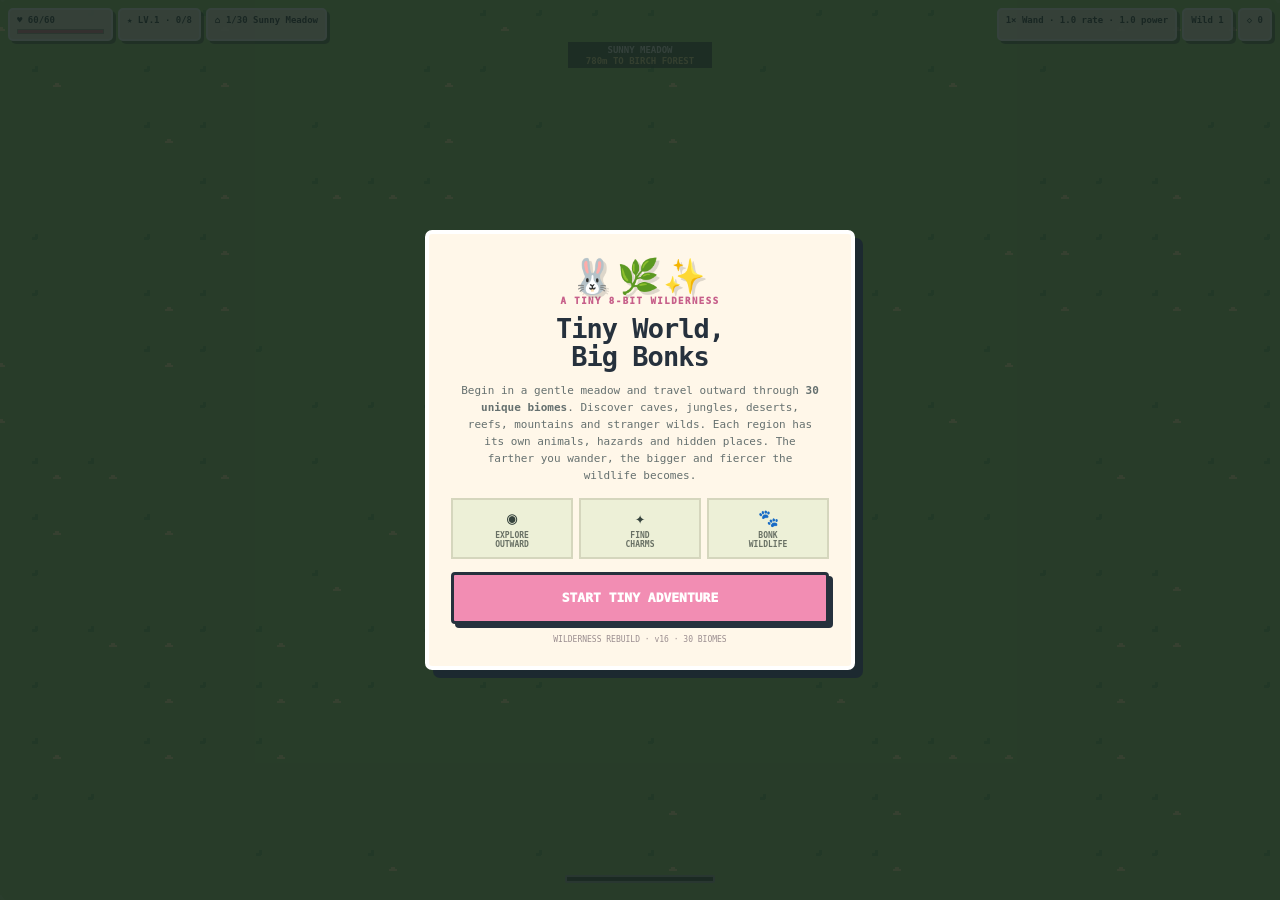
==== index.html @ 2f8e292d "Launch kawaii 8-bit 30-biome wilderness rebuild" ====
<!doctype html><html lang="en"><head><meta charset="utf-8"><meta name="viewport" content="width=device-width,initial-scale=1,maximum-scale=1,user-scalable=no,viewport-fit=cover"><meta name="theme-color" content="#263b35"><title>Tiny World, Big Bonks</title><style>*{box-sizing:border-box;-webkit-tap-highlight-color:transparent}html,body{margin:0;width:100%;height:100%;overflow:hidden;background:#263b35;font-family:ui-monospace,"SFMono-Regular",Menlo,monospace;touch-action:none;color:#26313d}button{font:inherit}#g{display:block;width:100vw;height:100vh;image-rendering:pixelated}#hud{position:fixed;z-index:10;top:calc(8px + env(safe-area-inset-top));left:8px;right:8px;display:flex;justify-content:space-between;gap:6px;pointer-events:none}.side{display:flex;gap:5px;flex-wrap:wrap;max-width:69%}.chip{background:#fff7e6e8;border:2px solid #fff;border-radius:5px;padding:5px 7px;box-shadow:3px 3px 0 #26313d88;font-size:9px;font-weight:900;white-space:nowrap}.hp{min-width:105px}.bar{height:5px;background:#5c445533;margin-top:4px;overflow:hidden;border:1px solid #26313d44}.fill{height:100%;background:#ef799d;width:100%}.flow{position:fixed;left:50%;transform:translateX(-50%);bottom:calc(17px + env(safe-area-inset-bottom));z-index:10;width:min(150px,34vw);height:8px;background:#172033bb;border:2px solid #fff8;border-radius:2px;overflow:hidden;pointer-events:none}.flow>div{height:100%;width:0;background:#80dfd0}#toast{position:fixed;left:50%;top:calc(80px + env(safe-area-inset-top));transform:translate(-50%,-7px);z-index:30;background:#26313df2;color:#fff8e8;border:2px solid #fff;border-radius:5px;padding:8px 10px;font-size:10px;font-weight:900;max-width:88vw;text-align:center;opacity:0;transition:.12s;pointer-events:none;box-shadow:3px 3px 0 #0004}.show{opacity:1!important;transform:translate(-50%,0)!important}.overlay{position:fixed;inset:0;z-index:50;display:grid;place-items:center;padding:20px;background:#17241fdc}.hide{display:none!important}.card{width:min(430px,94vw);padding:22px;background:#fff7e9;border:4px solid #fff;border-radius:7px;box-shadow:8px 8px 0 #172033aa;text-align:center}.pixel-logo{font-size:34px;letter-spacing:4px;filter:drop-shadow(3px 3px 0 #0002)}.card h1{font-size:27px;line-height:1.05;margin:9px 0 6px;letter-spacing:-1px}.tag{font-size:9px;font-weight:1000;color:#c75f8a;letter-spacing:1.5px}.card p{font-size:11px;line-height:1.55;color:#65706f;margin:10px auto 14px;max-width:360px}.primary{width:100%;min-height:52px;border:3px solid #26313d;border-radius:4px;background:#f28db3;box-shadow:4px 4px 0 #26313d;color:#fff;font-size:13px;font-weight:1000}.primary:active{transform:translate(3px,3px);box-shadow:1px 1px 0 #26313d}.mini{display:grid;grid-template-columns:repeat(3,1fr);gap:6px;margin:13px 0}.mini div{background:#edf0d7;border:2px solid #d5d6bd;padding:8px 3px;font-size:8px;font-weight:900;color:#687064}.mini b{display:block;font-size:17px;color:#36433d;margin-bottom:3px}.build{font-size:8px;color:#9b8e90;margin-top:11px}.stats{display:grid;grid-template-columns:1fr 1fr;gap:7px;margin:14px 0}.stat{background:#edf0d7;border:2px solid #d5d6bd;padding:9px}.stat b{display:block;font-size:18px}.stat span{font-size:8px;color:#777d75}#choices{position:fixed;z-index:80;left:8px;right:8px;bottom:calc(150px + env(safe-area-inset-bottom));display:none;gap:7px}#controls{position:fixed;z-index:20;left:0;right:0;bottom:0;height:156px;pointer-events:none;padding-bottom:env(safe-area-inset-bottom)}#joystick{position:absolute;left:20px;bottom:calc(18px + env(safe-area-inset-bottom));width:116px;height:116px;border-radius:50%;background:#17203388;border:4px solid #fff9;box-shadow:4px 4px 0 #26313d66;pointer-events:auto;touch-action:none}#joyknob{position:absolute;left:50%;top:50%;width:48px;height:48px;margin:-24px;border-radius:50%;background:#fff7e6;border:3px solid #26313d;box-shadow:3px 3px 0 #26313d66;pointer-events:none;will-change:transform}#shoot{position:absolute;right:22px;bottom:calc(25px + env(safe-area-inset-bottom));width:88px;height:88px;border:4px solid #26313d;border-radius:50%;background:#f28db3;box-shadow:5px 5px 0 #26313d;color:white;font-size:12px;font-weight:1000;pointer-events:auto;touch-action:none;user-select:none}#shoot:active,#shoot.pressed{transform:translate(4px,4px);box-shadow:1px 1px 0 #26313d}.control-label{position:absolute;color:#fff;font-size:8px;font-weight:1000;text-shadow:2px 2px 0 #26313d;pointer-events:none}.move-label{left:56px;bottom:calc(3px + env(safe-area-inset-bottom))}.shoot-label{right:43px;bottom:calc(8px + env(safe-area-inset-bottom))}@media(max-height:620px){#joystick{width:96px;height:96px}#shoot{width:74px;height:74px}#controls{height:130px}}</style></head><body><canvas id="g"></canvas><div id="hud"><div class="side"><div class="chip hp">♥ <span id="hp">60</span>/<span id="maxhp">60</span><div class="bar"><div id="hpfill" class="fill"></div></div></div><div class="chip">★ LV.<span id="lv">1</span> · <span id="xp">0/8</span></div><div class="chip">⌂ <span id="biome">1/30 Sunny Meadow</span></div></div><div class="side" style="justify-content:flex-end"><div class="chip" id="weapon">1× Wand · 1.0 rate · 1.0 power</div><div class="chip" id="danger">Wild 1</div><div class="chip">◇ <span id="relics">0</span></div></div></div><div class="flow"><div id="flowfill"></div></div><div id="toast"></div><div id="choices"></div><div id="controls" class="hide"><div id="joystick" aria-label="Movement joystick"><div id="joyknob"></div></div><div class="control-label move-label">MOVE</div><button id="shoot" aria-label="Cast wand">BONK</button><div class="control-label shoot-label">WAND</div></div><div id="start" class="overlay"><div class="card"><div class="pixel-logo">🐰🌿✨</div><div class="tag">A TINY 8-BIT WILDERNESS</div><h1>Tiny World,<br>Big Bonks</h1><p>Begin in a gentle meadow and travel outward through <b>30 unique biomes</b>. Discover caves, jungles, deserts, reefs, mountains and stranger wilds. Each region has its own animals, hazards and hidden places. The farther you wander, the bigger and fiercer the wildlife becomes.</p><div class="mini"><div><b>◉</b>EXPLORE<br>OUTWARD</div><div><b>✦</b>FIND<br>CHARMS</div><div><b>🐾</b>BONK<br>WILDLIFE</div></div><button id="play" class="primary">START TINY ADVENTURE</button><div class="build">WILDERNESS REBUILD · v16 · 30 BIOMES</div></div></div><div id="death" class="overlay hide"><div class="card"><div class="pixel-logo">🌱💫</div><h1>The wild bonked back!</h1><p>Every expedition makes the tiny world a little less mysterious.</p><div class="stats"><div class="stat"><b id="dlevel">1</b><span>LEVEL</span></div><div class="stat"><b id="dtime">0:00</b><span>SURVIVED</span></div><div class="stat"><b id="dkills">0</b><span>CREATURES</span></div><div class="stat"><b id="drelics">0</b><span>DISCOVERIES</span></div></div><button id="again" class="primary">WANDER AGAIN</button></div></div><script src="v16-core.js?v=16"></script></body></html>
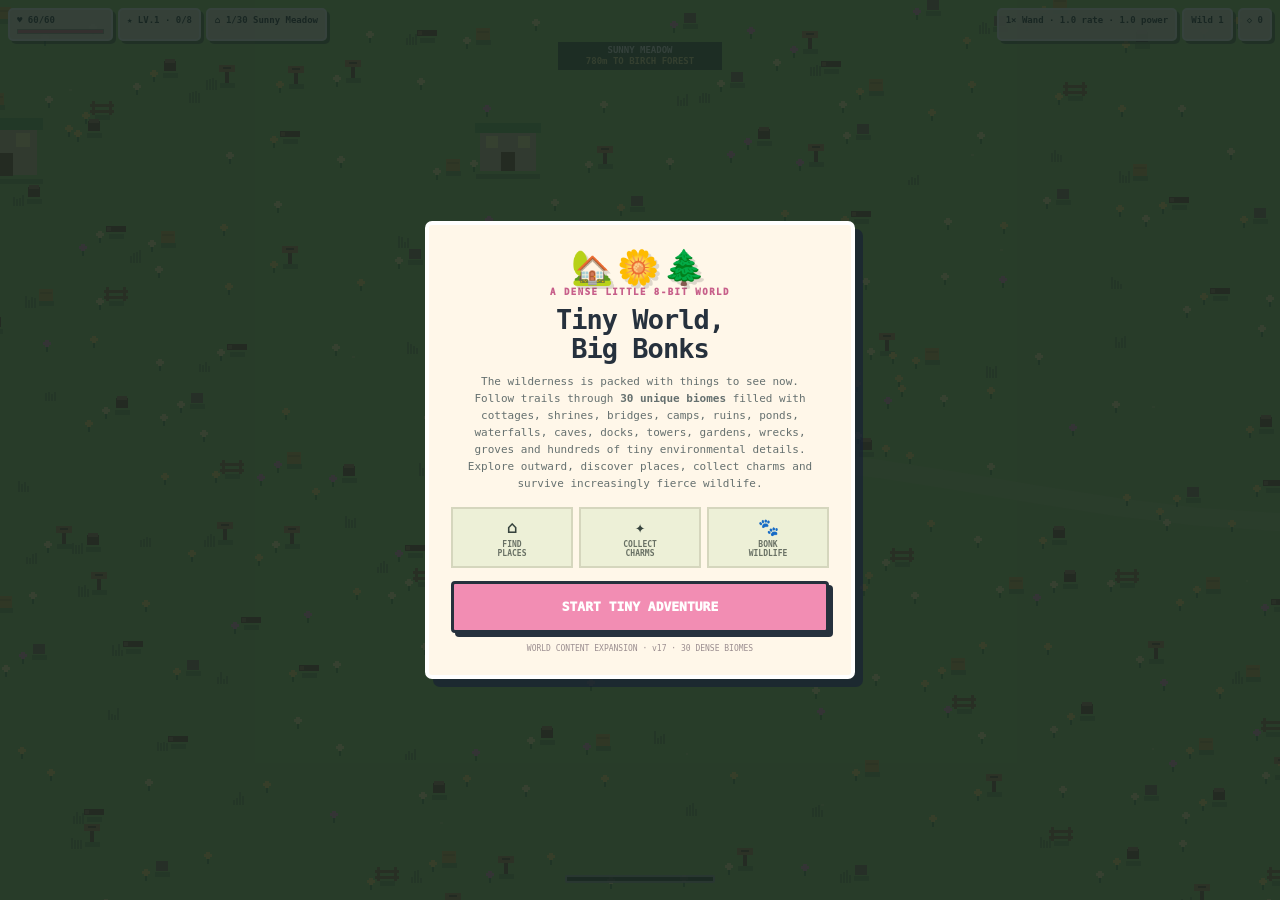
==== commit 73fb363a: "Launch v17 dense world content pass" ====
--- a/index.html
+++ b/index.html
@@ -1 +1 @@
-<!doctype html><html lang="en"><head><meta charset="utf-8"><meta name="viewport" content="width=device-width,initial-scale=1,maximum-scale=1,user-scalable=no,viewport-fit=cover"><meta name="theme-color" content="#263b35"><title>Tiny World, Big Bonks</title><style>*{box-sizing:border-box;-webkit-tap-highlight-color:transparent}html,body{margin:0;width:100%;height:100%;overflow:hidden;background:#263b35;font-family:ui-monospace,"SFMono-Regular",Menlo,monospace;touch-action:none;color:#26313d}button{font:inherit}#g{display:block;width:100vw;height:100vh;image-rendering:pixelated}#hud{position:fixed;z-index:10;top:calc(8px + env(safe-area-inset-top));left:8px;right:8px;display:flex;justify-content:space-between;gap:6px;pointer-events:none}.side{display:flex;gap:5px;flex-wrap:wrap;max-width:69%}.chip{background:#fff7e6e8;border:2px solid #fff;border-radius:5px;padding:5px 7px;box-shadow:3px 3px 0 #26313d88;font-size:9px;font-weight:900;white-space:nowrap}.hp{min-width:105px}.bar{height:5px;background:#5c445533;margin-top:4px;overflow:hidden;border:1px solid #26313d44}.fill{height:100%;background:#ef799d;width:100%}.flow{position:fixed;left:50%;transform:translateX(-50%);bottom:calc(17px + env(safe-area-inset-bottom));z-index:10;width:min(150px,34vw);height:8px;background:#172033bb;border:2px solid #fff8;border-radius:2px;overflow:hidden;pointer-events:none}.flow>div{height:100%;width:0;background:#80dfd0}#toast{position:fixed;left:50%;top:calc(80px + env(safe-area-inset-top));transform:translate(-50%,-7px);z-index:30;background:#26313df2;color:#fff8e8;border:2px solid #fff;border-radius:5px;padding:8px 10px;font-size:10px;font-weight:900;max-width:88vw;text-align:center;opacity:0;transition:.12s;pointer-events:none;box-shadow:3px 3px 0 #0004}.show{opacity:1!important;transform:translate(-50%,0)!important}.overlay{position:fixed;inset:0;z-index:50;display:grid;place-items:center;padding:20px;background:#17241fdc}.hide{display:none!important}.card{width:min(430px,94vw);padding:22px;background:#fff7e9;border:4px solid #fff;border-radius:7px;box-shadow:8px 8px 0 #172033aa;text-align:center}.pixel-logo{font-size:34px;letter-spacing:4px;filter:drop-shadow(3px 3px 0 #0002)}.card h1{font-size:27px;line-height:1.05;margin:9px 0 6px;letter-spacing:-1px}.tag{font-size:9px;font-weight:1000;color:#c75f8a;letter-spacing:1.5px}.card p{font-size:11px;line-height:1.55;color:#65706f;margin:10px auto 14px;max-width:360px}.primary{width:100%;min-height:52px;border:3px solid #26313d;border-radius:4px;background:#f28db3;box-shadow:4px 4px 0 #26313d;color:#fff;font-size:13px;font-weight:1000}.primary:active{transform:translate(3px,3px);box-shadow:1px 1px 0 #26313d}.mini{display:grid;grid-template-columns:repeat(3,1fr);gap:6px;margin:13px 0}.mini div{background:#edf0d7;border:2px solid #d5d6bd;padding:8px 3px;font-size:8px;font-weight:900;color:#687064}.mini b{display:block;font-size:17px;color:#36433d;margin-bottom:3px}.build{font-size:8px;color:#9b8e90;margin-top:11px}.stats{display:grid;grid-template-columns:1fr 1fr;gap:7px;margin:14px 0}.stat{background:#edf0d7;border:2px solid #d5d6bd;padding:9px}.stat b{display:block;font-size:18px}.stat span{font-size:8px;color:#777d75}#choices{position:fixed;z-index:80;left:8px;right:8px;bottom:calc(150px + env(safe-area-inset-bottom));display:none;gap:7px}#controls{position:fixed;z-index:20;left:0;right:0;bottom:0;height:156px;pointer-events:none;padding-bottom:env(safe-area-inset-bottom)}#joystick{position:absolute;left:20px;bottom:calc(18px + env(safe-area-inset-bottom));width:116px;height:116px;border-radius:50%;background:#17203388;border:4px solid #fff9;box-shadow:4px 4px 0 #26313d66;pointer-events:auto;touch-action:none}#joyknob{position:absolute;left:50%;top:50%;width:48px;height:48px;margin:-24px;border-radius:50%;background:#fff7e6;border:3px solid #26313d;box-shadow:3px 3px 0 #26313d66;pointer-events:none;will-change:transform}#shoot{position:absolute;right:22px;bottom:calc(25px + env(safe-area-inset-bottom));width:88px;height:88px;border:4px solid #26313d;border-radius:50%;background:#f28db3;box-shadow:5px 5px 0 #26313d;color:white;font-size:12px;font-weight:1000;pointer-events:auto;touch-action:none;user-select:none}#shoot:active,#shoot.pressed{transform:translate(4px,4px);box-shadow:1px 1px 0 #26313d}.control-label{position:absolute;color:#fff;font-size:8px;font-weight:1000;text-shadow:2px 2px 0 #26313d;pointer-events:none}.move-label{left:56px;bottom:calc(3px + env(safe-area-inset-bottom))}.shoot-label{right:43px;bottom:calc(8px + env(safe-area-inset-bottom))}@media(max-height:620px){#joystick{width:96px;height:96px}#shoot{width:74px;height:74px}#controls{height:130px}}</style></head><body><canvas id="g"></canvas><div id="hud"><div class="side"><div class="chip hp">♥ <span id="hp">60</span>/<span id="maxhp">60</span><div class="bar"><div id="hpfill" class="fill"></div></div></div><div class="chip">★ LV.<span id="lv">1</span> · <span id="xp">0/8</span></div><div class="chip">⌂ <span id="biome">1/30 Sunny Meadow</span></div></div><div class="side" style="justify-content:flex-end"><div class="chip" id="weapon">1× Wand · 1.0 rate · 1.0 power</div><div class="chip" id="danger">Wild 1</div><div class="chip">◇ <span id="relics">0</span></div></div></div><div class="flow"><div id="flowfill"></div></div><div id="toast"></div><div id="choices"></div><div id="controls" class="hide"><div id="joystick" aria-label="Movement joystick"><div id="joyknob"></div></div><div class="control-label move-label">MOVE</div><button id="shoot" aria-label="Cast wand">BONK</button><div class="control-label shoot-label">WAND</div></div><div id="start" class="overlay"><div class="card"><div class="pixel-logo">🐰🌿✨</div><div class="tag">A TINY 8-BIT WILDERNESS</div><h1>Tiny World,<br>Big Bonks</h1><p>Begin in a gentle meadow and travel outward through <b>30 unique biomes</b>. Discover caves, jungles, deserts, reefs, mountains and stranger wilds. Each region has its own animals, hazards and hidden places. The farther you wander, the bigger and fiercer the wildlife becomes.</p><div class="mini"><div><b>◉</b>EXPLORE<br>OUTWARD</div><div><b>✦</b>FIND<br>CHARMS</div><div><b>🐾</b>BONK<br>WILDLIFE</div></div><button id="play" class="primary">START TINY ADVENTURE</button><div class="build">WILDERNESS REBUILD · v16 · 30 BIOMES</div></div></div><div id="death" class="overlay hide"><div class="card"><div class="pixel-logo">🌱💫</div><h1>The wild bonked back!</h1><p>Every expedition makes the tiny world a little less mysterious.</p><div class="stats"><div class="stat"><b id="dlevel">1</b><span>LEVEL</span></div><div class="stat"><b id="dtime">0:00</b><span>SURVIVED</span></div><div class="stat"><b id="dkills">0</b><span>CREATURES</span></div><div class="stat"><b id="drelics">0</b><span>DISCOVERIES</span></div></div><button id="again" class="primary">WANDER AGAIN</button></div></div><script src="v16-core.js?v=16"></script></body></html>+<!doctype html><html lang="en"><head><meta charset="utf-8"><meta name="viewport" content="width=device-width,initial-scale=1,maximum-scale=1,user-scalable=no,viewport-fit=cover"><meta name="theme-color" content="#263b35"><title>Tiny World, Big Bonks</title><style>*{box-sizing:border-box;-webkit-tap-highlight-color:transparent}html,body{margin:0;width:100%;height:100%;overflow:hidden;background:#263b35;font-family:ui-monospace,"SFMono-Regular",Menlo,monospace;touch-action:none;color:#26313d}button{font:inherit}#g{display:block;width:100vw;height:100vh;image-rendering:pixelated}#hud{position:fixed;z-index:10;top:calc(8px + env(safe-area-inset-top));left:8px;right:8px;display:flex;justify-content:space-between;gap:6px;pointer-events:none}.side{display:flex;gap:5px;flex-wrap:wrap;max-width:69%}.chip{background:#fff7e6e8;border:2px solid #fff;border-radius:5px;padding:5px 7px;box-shadow:3px 3px 0 #26313d88;font-size:9px;font-weight:900;white-space:nowrap}.hp{min-width:105px}.bar{height:5px;background:#5c445533;margin-top:4px;overflow:hidden;border:1px solid #26313d44}.fill{height:100%;background:#ef799d;width:100%}.flow{position:fixed;left:50%;transform:translateX(-50%);bottom:calc(17px + env(safe-area-inset-bottom));z-index:10;width:min(150px,34vw);height:8px;background:#172033bb;border:2px solid #fff8;border-radius:2px;overflow:hidden;pointer-events:none}.flow>div{height:100%;width:0;background:#80dfd0}#toast{position:fixed;left:50%;top:calc(80px + env(safe-area-inset-top));transform:translate(-50%,-7px);z-index:30;background:#26313df2;color:#fff8e8;border:2px solid #fff;border-radius:5px;padding:8px 10px;font-size:10px;font-weight:900;max-width:88vw;text-align:center;opacity:0;transition:.12s;pointer-events:none;box-shadow:3px 3px 0 #0004}.show{opacity:1!important;transform:translate(-50%,0)!important}.overlay{position:fixed;inset:0;z-index:50;display:grid;place-items:center;padding:20px;background:#17241fdc}.hide{display:none!important}.card{width:min(430px,94vw);padding:22px;background:#fff7e9;border:4px solid #fff;border-radius:7px;box-shadow:8px 8px 0 #172033aa;text-align:center}.pixel-logo{font-size:34px;letter-spacing:4px;filter:drop-shadow(3px 3px 0 #0002)}.card h1{font-size:27px;line-height:1.05;margin:9px 0 6px;letter-spacing:-1px}.tag{font-size:9px;font-weight:1000;color:#c75f8a;letter-spacing:1.5px}.card p{font-size:11px;line-height:1.55;color:#65706f;margin:10px auto 14px;max-width:360px}.primary{width:100%;min-height:52px;border:3px solid #26313d;border-radius:4px;background:#f28db3;box-shadow:4px 4px 0 #26313d;color:#fff;font-size:13px;font-weight:1000}.primary:active{transform:translate(3px,3px);box-shadow:1px 1px 0 #26313d}.mini{display:grid;grid-template-columns:repeat(3,1fr);gap:6px;margin:13px 0}.mini div{background:#edf0d7;border:2px solid #d5d6bd;padding:8px 3px;font-size:8px;font-weight:900;color:#687064}.mini b{display:block;font-size:17px;color:#36433d;margin-bottom:3px}.build{font-size:8px;color:#9b8e90;margin-top:11px}.stats{display:grid;grid-template-columns:1fr 1fr;gap:7px;margin:14px 0}.stat{background:#edf0d7;border:2px solid #d5d6bd;padding:9px}.stat b{display:block;font-size:18px}.stat span{font-size:8px;color:#777d75}#choices{position:fixed;z-index:80;left:8px;right:8px;bottom:calc(150px + env(safe-area-inset-bottom));display:none;gap:7px}#controls{position:fixed;z-index:20;left:0;right:0;bottom:0;height:156px;pointer-events:none;padding-bottom:env(safe-area-inset-bottom)}#joystick{position:absolute;left:20px;bottom:calc(18px + env(safe-area-inset-bottom));width:116px;height:116px;border-radius:50%;background:#17203388;border:4px solid #fff9;box-shadow:4px 4px 0 #26313d66;pointer-events:auto;touch-action:none}#joyknob{position:absolute;left:50%;top:50%;width:48px;height:48px;margin:-24px;border-radius:50%;background:#fff7e6;border:3px solid #26313d;box-shadow:3px 3px 0 #26313d66;pointer-events:none;will-change:transform}#shoot{position:absolute;right:22px;bottom:calc(25px + env(safe-area-inset-bottom));width:88px;height:88px;border:4px solid #26313d;border-radius:50%;background:#f28db3;box-shadow:5px 5px 0 #26313d;color:white;font-size:12px;font-weight:1000;pointer-events:auto;touch-action:none;user-select:none}#shoot:active,#shoot.pressed{transform:translate(4px,4px);box-shadow:1px 1px 0 #26313d}.control-label{position:absolute;color:#fff;font-size:8px;font-weight:1000;text-shadow:2px 2px 0 #26313d;pointer-events:none}.move-label{left:56px;bottom:calc(3px + env(safe-area-inset-bottom))}.shoot-label{right:43px;bottom:calc(8px + env(safe-area-inset-bottom))}@media(max-height:620px){#joystick{width:96px;height:96px}#shoot{width:74px;height:74px}#controls{height:130px}}</style></head><body><canvas id="g"></canvas><div id="hud"><div class="side"><div class="chip hp">♥ <span id="hp">60</span>/<span id="maxhp">60</span><div class="bar"><div id="hpfill" class="fill"></div></div></div><div class="chip">★ LV.<span id="lv">1</span> · <span id="xp">0/8</span></div><div class="chip">⌂ <span id="biome">1/30 Sunny Meadow</span></div></div><div class="side" style="justify-content:flex-end"><div class="chip" id="weapon">1× Wand · 1.0 rate · 1.0 power</div><div class="chip" id="danger">Wild 1</div><div class="chip">◇ <span id="relics">0</span></div></div></div><div class="flow"><div id="flowfill"></div></div><div id="toast"></div><div id="choices"></div><div id="controls" class="hide"><div id="joystick" aria-label="Movement joystick"><div id="joyknob"></div></div><div class="control-label move-label">MOVE</div><button id="shoot" aria-label="Cast wand">BONK</button><div class="control-label shoot-label">WAND</div></div><div id="start" class="overlay"><div class="card"><div class="pixel-logo">🏡🌼🌲</div><div class="tag">A DENSE LITTLE 8-BIT WORLD</div><h1>Tiny World,<br>Big Bonks</h1><p>The wilderness is packed with things to see now. Follow trails through <b>30 unique biomes</b> filled with cottages, shrines, bridges, camps, ruins, ponds, waterfalls, caves, docks, towers, gardens, wrecks, groves and hundreds of tiny environmental details. Explore outward, discover places, collect charms and survive increasingly fierce wildlife.</p><div class="mini"><div><b>⌂</b>FIND<br>PLACES</div><div><b>✦</b>COLLECT<br>CHARMS</div><div><b>🐾</b>BONK<br>WILDLIFE</div></div><button id="play" class="primary">START TINY ADVENTURE</button><div class="build">WORLD CONTENT EXPANSION · v17 · 30 DENSE BIOMES</div></div></div><div id="death" class="overlay hide"><div class="card"><div class="pixel-logo">🌱💫</div><h1>The wild bonked back!</h1><p>Every expedition reveals more of the tiny world.</p><div class="stats"><div class="stat"><b id="dlevel">1</b><span>LEVEL</span></div><div class="stat"><b id="dtime">0:00</b><span>SURVIVED</span></div><div class="stat"><b id="dkills">0</b><span>CREATURES</span></div><div class="stat"><b id="drelics">0</b><span>DISCOVERIES</span></div></div><button id="again" class="primary">WANDER AGAIN</button></div></div><script src="v17-world.js?v=17"></script><script src="v17-core.js?v=17"></script></body></html>
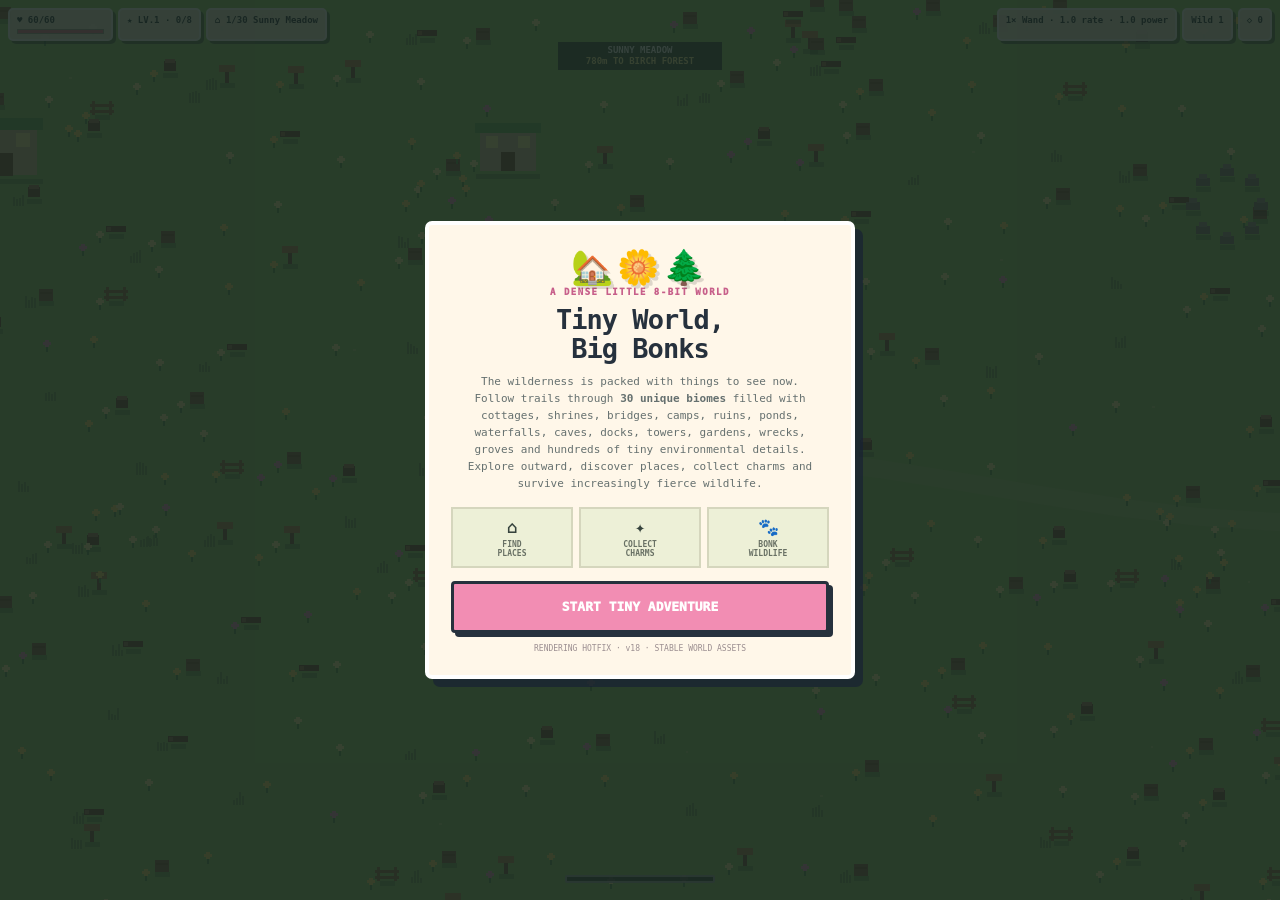
==== commit 85e0c1c4: "Load v18 rendering hotfix" ====
--- a/index.html
+++ b/index.html
@@ -1 +1 @@
-<!doctype html><html lang="en"><head><meta charset="utf-8"><meta name="viewport" content="width=device-width,initial-scale=1,maximum-scale=1,user-scalable=no,viewport-fit=cover"><meta name="theme-color" content="#263b35"><title>Tiny World, Big Bonks</title><style>*{box-sizing:border-box;-webkit-tap-highlight-color:transparent}html,body{margin:0;width:100%;height:100%;overflow:hidden;background:#263b35;font-family:ui-monospace,"SFMono-Regular",Menlo,monospace;touch-action:none;color:#26313d}button{font:inherit}#g{display:block;width:100vw;height:100vh;image-rendering:pixelated}#hud{position:fixed;z-index:10;top:calc(8px + env(safe-area-inset-top));left:8px;right:8px;display:flex;justify-content:space-between;gap:6px;pointer-events:none}.side{display:flex;gap:5px;flex-wrap:wrap;max-width:69%}.chip{background:#fff7e6e8;border:2px solid #fff;border-radius:5px;padding:5px 7px;box-shadow:3px 3px 0 #26313d88;font-size:9px;font-weight:900;white-space:nowrap}.hp{min-width:105px}.bar{height:5px;background:#5c445533;margin-top:4px;overflow:hidden;border:1px solid #26313d44}.fill{height:100%;background:#ef799d;width:100%}.flow{position:fixed;left:50%;transform:translateX(-50%);bottom:calc(17px + env(safe-area-inset-bottom));z-index:10;width:min(150px,34vw);height:8px;background:#172033bb;border:2px solid #fff8;border-radius:2px;overflow:hidden;pointer-events:none}.flow>div{height:100%;width:0;background:#80dfd0}#toast{position:fixed;left:50%;top:calc(80px + env(safe-area-inset-top));transform:translate(-50%,-7px);z-index:30;background:#26313df2;color:#fff8e8;border:2px solid #fff;border-radius:5px;padding:8px 10px;font-size:10px;font-weight:900;max-width:88vw;text-align:center;opacity:0;transition:.12s;pointer-events:none;box-shadow:3px 3px 0 #0004}.show{opacity:1!important;transform:translate(-50%,0)!important}.overlay{position:fixed;inset:0;z-index:50;display:grid;place-items:center;padding:20px;background:#17241fdc}.hide{display:none!important}.card{width:min(430px,94vw);padding:22px;background:#fff7e9;border:4px solid #fff;border-radius:7px;box-shadow:8px 8px 0 #172033aa;text-align:center}.pixel-logo{font-size:34px;letter-spacing:4px;filter:drop-shadow(3px 3px 0 #0002)}.card h1{font-size:27px;line-height:1.05;margin:9px 0 6px;letter-spacing:-1px}.tag{font-size:9px;font-weight:1000;color:#c75f8a;letter-spacing:1.5px}.card p{font-size:11px;line-height:1.55;color:#65706f;margin:10px auto 14px;max-width:360px}.primary{width:100%;min-height:52px;border:3px solid #26313d;border-radius:4px;background:#f28db3;box-shadow:4px 4px 0 #26313d;color:#fff;font-size:13px;font-weight:1000}.primary:active{transform:translate(3px,3px);box-shadow:1px 1px 0 #26313d}.mini{display:grid;grid-template-columns:repeat(3,1fr);gap:6px;margin:13px 0}.mini div{background:#edf0d7;border:2px solid #d5d6bd;padding:8px 3px;font-size:8px;font-weight:900;color:#687064}.mini b{display:block;font-size:17px;color:#36433d;margin-bottom:3px}.build{font-size:8px;color:#9b8e90;margin-top:11px}.stats{display:grid;grid-template-columns:1fr 1fr;gap:7px;margin:14px 0}.stat{background:#edf0d7;border:2px solid #d5d6bd;padding:9px}.stat b{display:block;font-size:18px}.stat span{font-size:8px;color:#777d75}#choices{position:fixed;z-index:80;left:8px;right:8px;bottom:calc(150px + env(safe-area-inset-bottom));display:none;gap:7px}#controls{position:fixed;z-index:20;left:0;right:0;bottom:0;height:156px;pointer-events:none;padding-bottom:env(safe-area-inset-bottom)}#joystick{position:absolute;left:20px;bottom:calc(18px + env(safe-area-inset-bottom));width:116px;height:116px;border-radius:50%;background:#17203388;border:4px solid #fff9;box-shadow:4px 4px 0 #26313d66;pointer-events:auto;touch-action:none}#joyknob{position:absolute;left:50%;top:50%;width:48px;height:48px;margin:-24px;border-radius:50%;background:#fff7e6;border:3px solid #26313d;box-shadow:3px 3px 0 #26313d66;pointer-events:none;will-change:transform}#shoot{position:absolute;right:22px;bottom:calc(25px + env(safe-area-inset-bottom));width:88px;height:88px;border:4px solid #26313d;border-radius:50%;background:#f28db3;box-shadow:5px 5px 0 #26313d;color:white;font-size:12px;font-weight:1000;pointer-events:auto;touch-action:none;user-select:none}#shoot:active,#shoot.pressed{transform:translate(4px,4px);box-shadow:1px 1px 0 #26313d}.control-label{position:absolute;color:#fff;font-size:8px;font-weight:1000;text-shadow:2px 2px 0 #26313d;pointer-events:none}.move-label{left:56px;bottom:calc(3px + env(safe-area-inset-bottom))}.shoot-label{right:43px;bottom:calc(8px + env(safe-area-inset-bottom))}@media(max-height:620px){#joystick{width:96px;height:96px}#shoot{width:74px;height:74px}#controls{height:130px}}</style></head><body><canvas id="g"></canvas><div id="hud"><div class="side"><div class="chip hp">♥ <span id="hp">60</span>/<span id="maxhp">60</span><div class="bar"><div id="hpfill" class="fill"></div></div></div><div class="chip">★ LV.<span id="lv">1</span> · <span id="xp">0/8</span></div><div class="chip">⌂ <span id="biome">1/30 Sunny Meadow</span></div></div><div class="side" style="justify-content:flex-end"><div class="chip" id="weapon">1× Wand · 1.0 rate · 1.0 power</div><div class="chip" id="danger">Wild 1</div><div class="chip">◇ <span id="relics">0</span></div></div></div><div class="flow"><div id="flowfill"></div></div><div id="toast"></div><div id="choices"></div><div id="controls" class="hide"><div id="joystick" aria-label="Movement joystick"><div id="joyknob"></div></div><div class="control-label move-label">MOVE</div><button id="shoot" aria-label="Cast wand">BONK</button><div class="control-label shoot-label">WAND</div></div><div id="start" class="overlay"><div class="card"><div class="pixel-logo">🏡🌼🌲</div><div class="tag">A DENSE LITTLE 8-BIT WORLD</div><h1>Tiny World,<br>Big Bonks</h1><p>The wilderness is packed with things to see now. Follow trails through <b>30 unique biomes</b> filled with cottages, shrines, bridges, camps, ruins, ponds, waterfalls, caves, docks, towers, gardens, wrecks, groves and hundreds of tiny environmental details. Explore outward, discover places, collect charms and survive increasingly fierce wildlife.</p><div class="mini"><div><b>⌂</b>FIND<br>PLACES</div><div><b>✦</b>COLLECT<br>CHARMS</div><div><b>🐾</b>BONK<br>WILDLIFE</div></div><button id="play" class="primary">START TINY ADVENTURE</button><div class="build">WORLD CONTENT EXPANSION · v17 · 30 DENSE BIOMES</div></div></div><div id="death" class="overlay hide"><div class="card"><div class="pixel-logo">🌱💫</div><h1>The wild bonked back!</h1><p>Every expedition reveals more of the tiny world.</p><div class="stats"><div class="stat"><b id="dlevel">1</b><span>LEVEL</span></div><div class="stat"><b id="dtime">0:00</b><span>SURVIVED</span></div><div class="stat"><b id="dkills">0</b><span>CREATURES</span></div><div class="stat"><b id="drelics">0</b><span>DISCOVERIES</span></div></div><button id="again" class="primary">WANDER AGAIN</button></div></div><script src="v17-world.js?v=17"></script><script src="v17-core.js?v=17"></script></body></html>+<!doctype html><html lang="en"><head><meta charset="utf-8"><meta name="viewport" content="width=device-width,initial-scale=1,maximum-scale=1,user-scalable=no,viewport-fit=cover"><meta name="theme-color" content="#263b35"><title>Tiny World, Big Bonks</title><style>*{box-sizing:border-box;-webkit-tap-highlight-color:transparent}html,body{margin:0;width:100%;height:100%;overflow:hidden;background:#263b35;font-family:ui-monospace,"SFMono-Regular",Menlo,monospace;touch-action:none;color:#26313d}button{font:inherit}#g{display:block;width:100vw;height:100vh;image-rendering:pixelated}#hud{position:fixed;z-index:10;top:calc(8px + env(safe-area-inset-top));left:8px;right:8px;display:flex;justify-content:space-between;gap:6px;pointer-events:none}.side{display:flex;gap:5px;flex-wrap:wrap;max-width:69%}.chip{background:#fff7e6e8;border:2px solid #fff;border-radius:5px;padding:5px 7px;box-shadow:3px 3px 0 #26313d88;font-size:9px;font-weight:900;white-space:nowrap}.hp{min-width:105px}.bar{height:5px;background:#5c445533;margin-top:4px;overflow:hidden;border:1px solid #26313d44}.fill{height:100%;background:#ef799d;width:100%}.flow{position:fixed;left:50%;transform:translateX(-50%);bottom:calc(17px + env(safe-area-inset-bottom));z-index:10;width:min(150px,34vw);height:8px;background:#172033bb;border:2px solid #fff8;border-radius:2px;overflow:hidden;pointer-events:none}.flow>div{height:100%;width:0;background:#80dfd0}#toast{position:fixed;left:50%;top:calc(80px + env(safe-area-inset-top));transform:translate(-50%,-7px);z-index:30;background:#26313df2;color:#fff8e8;border:2px solid #fff;border-radius:5px;padding:8px 10px;font-size:10px;font-weight:900;max-width:88vw;text-align:center;opacity:0;transition:.12s;pointer-events:none;box-shadow:3px 3px 0 #0004}.show{opacity:1!important;transform:translate(-50%,0)!important}.overlay{position:fixed;inset:0;z-index:50;display:grid;place-items:center;padding:20px;background:#17241fdc}.hide{display:none!important}.card{width:min(430px,94vw);padding:22px;background:#fff7e9;border:4px solid #fff;border-radius:7px;box-shadow:8px 8px 0 #172033aa;text-align:center}.pixel-logo{font-size:34px;letter-spacing:4px;filter:drop-shadow(3px 3px 0 #0002)}.card h1{font-size:27px;line-height:1.05;margin:9px 0 6px;letter-spacing:-1px}.tag{font-size:9px;font-weight:1000;color:#c75f8a;letter-spacing:1.5px}.card p{font-size:11px;line-height:1.55;color:#65706f;margin:10px auto 14px;max-width:360px}.primary{width:100%;min-height:52px;border:3px solid #26313d;border-radius:4px;background:#f28db3;box-shadow:4px 4px 0 #26313d;color:#fff;font-size:13px;font-weight:1000}.primary:active{transform:translate(3px,3px);box-shadow:1px 1px 0 #26313d}.mini{display:grid;grid-template-columns:repeat(3,1fr);gap:6px;margin:13px 0}.mini div{background:#edf0d7;border:2px solid #d5d6bd;padding:8px 3px;font-size:8px;font-weight:900;color:#687064}.mini b{display:block;font-size:17px;color:#36433d;margin-bottom:3px}.build{font-size:8px;color:#9b8e90;margin-top:11px}.stats{display:grid;grid-template-columns:1fr 1fr;gap:7px;margin:14px 0}.stat{background:#edf0d7;border:2px solid #d5d6bd;padding:9px}.stat b{display:block;font-size:18px}.stat span{font-size:8px;color:#777d75}#choices{position:fixed;z-index:80;left:8px;right:8px;bottom:calc(150px + env(safe-area-inset-bottom));display:none;gap:7px}#controls{position:fixed;z-index:20;left:0;right:0;bottom:0;height:156px;pointer-events:none;padding-bottom:env(safe-area-inset-bottom)}#joystick{position:absolute;left:20px;bottom:calc(18px + env(safe-area-inset-bottom));width:116px;height:116px;border-radius:50%;background:#17203388;border:4px solid #fff9;box-shadow:4px 4px 0 #26313d66;pointer-events:auto;touch-action:none}#joyknob{position:absolute;left:50%;top:50%;width:48px;height:48px;margin:-24px;border-radius:50%;background:#fff7e6;border:3px solid #26313d;box-shadow:3px 3px 0 #26313d66;pointer-events:none;will-change:transform}#shoot{position:absolute;right:22px;bottom:calc(25px + env(safe-area-inset-bottom));width:88px;height:88px;border:4px solid #26313d;border-radius:50%;background:#f28db3;box-shadow:5px 5px 0 #26313d;color:white;font-size:12px;font-weight:1000;pointer-events:auto;touch-action:none;user-select:none}#shoot:active,#shoot.pressed{transform:translate(4px,4px);box-shadow:1px 1px 0 #26313d}.control-label{position:absolute;color:#fff;font-size:8px;font-weight:1000;text-shadow:2px 2px 0 #26313d;pointer-events:none}.move-label{left:56px;bottom:calc(3px + env(safe-area-inset-bottom))}.shoot-label{right:43px;bottom:calc(8px + env(safe-area-inset-bottom))}@media(max-height:620px){#joystick{width:96px;height:96px}#shoot{width:74px;height:74px}#controls{height:130px}}</style></head><body><canvas id="g"></canvas><div id="hud"><div class="side"><div class="chip hp">♥ <span id="hp">60</span>/<span id="maxhp">60</span><div class="bar"><div id="hpfill" class="fill"></div></div></div><div class="chip">★ LV.<span id="lv">1</span> · <span id="xp">0/8</span></div><div class="chip">⌂ <span id="biome">1/30 Sunny Meadow</span></div></div><div class="side" style="justify-content:flex-end"><div class="chip" id="weapon">1× Wand · 1.0 rate · 1.0 power</div><div class="chip" id="danger">Wild 1</div><div class="chip">◇ <span id="relics">0</span></div></div></div><div class="flow"><div id="flowfill"></div></div><div id="toast"></div><div id="choices"></div><div id="controls" class="hide"><div id="joystick" aria-label="Movement joystick"><div id="joyknob"></div></div><div class="control-label move-label">MOVE</div><button id="shoot" aria-label="Cast wand">BONK</button><div class="control-label shoot-label">WAND</div></div><div id="start" class="overlay"><div class="card"><div class="pixel-logo">🏡🌼🌲</div><div class="tag">A DENSE LITTLE 8-BIT WORLD</div><h1>Tiny World,<br>Big Bonks</h1><p>The wilderness is packed with things to see now. Follow trails through <b>30 unique biomes</b> filled with cottages, shrines, bridges, camps, ruins, ponds, waterfalls, caves, docks, towers, gardens, wrecks, groves and hundreds of tiny environmental details. Explore outward, discover places, collect charms and survive increasingly fierce wildlife.</p><div class="mini"><div><b>⌂</b>FIND<br>PLACES</div><div><b>✦</b>COLLECT<br>CHARMS</div><div><b>🐾</b>BONK<br>WILDLIFE</div></div><button id="play" class="primary">START TINY ADVENTURE</button><div class="build">RENDERING HOTFIX · v18 · STABLE WORLD ASSETS</div></div></div><div id="death" class="overlay hide"><div class="card"><div class="pixel-logo">🌱💫</div><h1>The wild bonked back!</h1><p>Every expedition reveals more of the tiny world.</p><div class="stats"><div class="stat"><b id="dlevel">1</b><span>LEVEL</span></div><div class="stat"><b id="dtime">0:00</b><span>SURVIVED</span></div><div class="stat"><b id="dkills">0</b><span>CREATURES</span></div><div class="stat"><b id="drelics">0</b><span>DISCOVERIES</span></div></div><button id="again" class="primary">WANDER AGAIN</button></div></div><script src="v17-world.js?v=17"></script><script src="v18-core.js?v=18"></script></body></html>
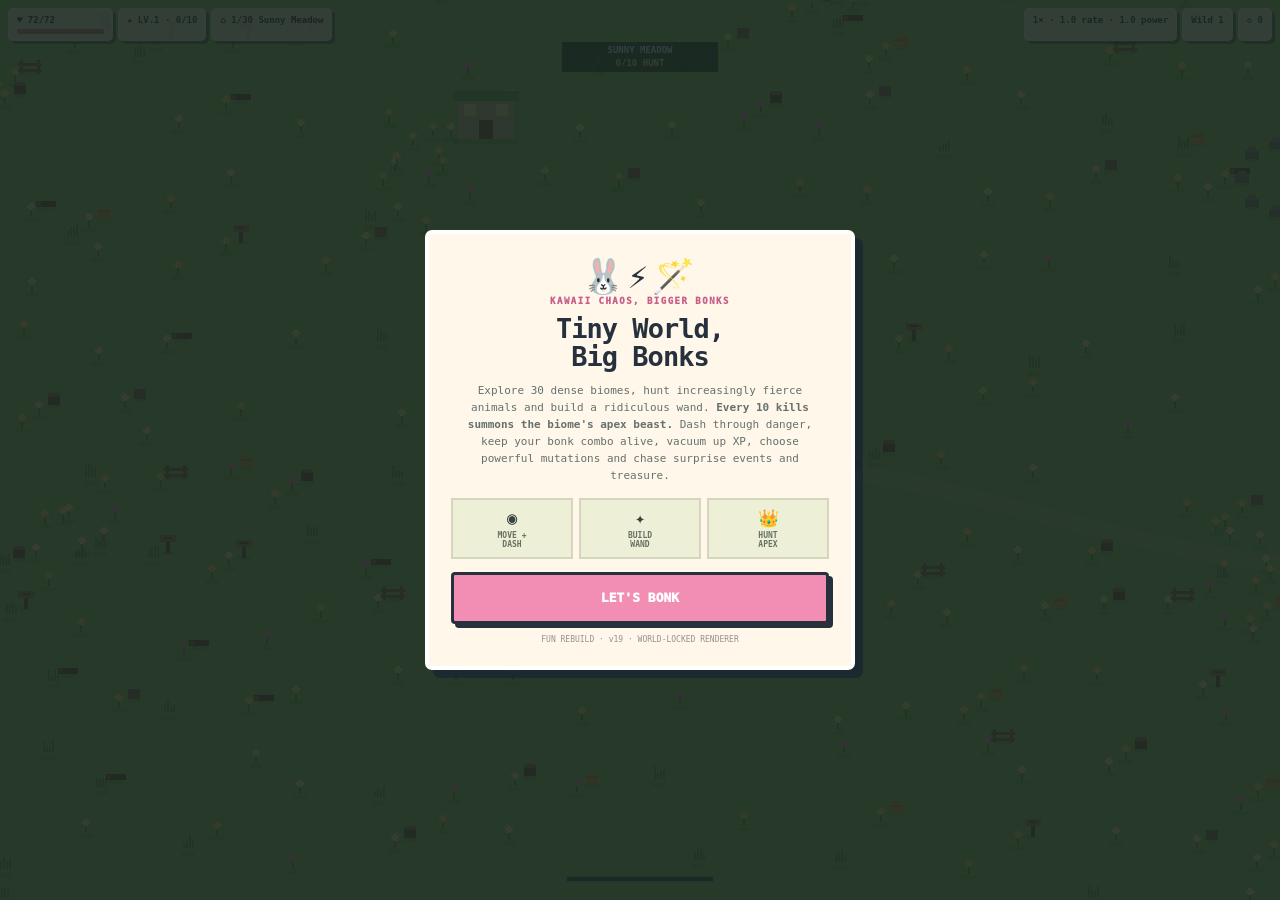
==== commit 2c0cede7: "Launch v19 fun rebuild and world-locked renderer" ====
--- a/index.html
+++ b/index.html
@@ -1 +1,5 @@
-<!doctype html><html lang="en"><head><meta charset="utf-8"><meta name="viewport" content="width=device-width,initial-scale=1,maximum-scale=1,user-scalable=no,viewport-fit=cover"><meta name="theme-color" content="#263b35"><title>Tiny World, Big Bonks</title><style>*{box-sizing:border-box;-webkit-tap-highlight-color:transparent}html,body{margin:0;width:100%;height:100%;overflow:hidden;background:#263b35;font-family:ui-monospace,"SFMono-Regular",Menlo,monospace;touch-action:none;color:#26313d}button{font:inherit}#g{display:block;width:100vw;height:100vh;image-rendering:pixelated}#hud{position:fixed;z-index:10;top:calc(8px + env(safe-area-inset-top));left:8px;right:8px;display:flex;justify-content:space-between;gap:6px;pointer-events:none}.side{display:flex;gap:5px;flex-wrap:wrap;max-width:69%}.chip{background:#fff7e6e8;border:2px solid #fff;border-radius:5px;padding:5px 7px;box-shadow:3px 3px 0 #26313d88;font-size:9px;font-weight:900;white-space:nowrap}.hp{min-width:105px}.bar{height:5px;background:#5c445533;margin-top:4px;overflow:hidden;border:1px solid #26313d44}.fill{height:100%;background:#ef799d;width:100%}.flow{position:fixed;left:50%;transform:translateX(-50%);bottom:calc(17px + env(safe-area-inset-bottom));z-index:10;width:min(150px,34vw);height:8px;background:#172033bb;border:2px solid #fff8;border-radius:2px;overflow:hidden;pointer-events:none}.flow>div{height:100%;width:0;background:#80dfd0}#toast{position:fixed;left:50%;top:calc(80px + env(safe-area-inset-top));transform:translate(-50%,-7px);z-index:30;background:#26313df2;color:#fff8e8;border:2px solid #fff;border-radius:5px;padding:8px 10px;font-size:10px;font-weight:900;max-width:88vw;text-align:center;opacity:0;transition:.12s;pointer-events:none;box-shadow:3px 3px 0 #0004}.show{opacity:1!important;transform:translate(-50%,0)!important}.overlay{position:fixed;inset:0;z-index:50;display:grid;place-items:center;padding:20px;background:#17241fdc}.hide{display:none!important}.card{width:min(430px,94vw);padding:22px;background:#fff7e9;border:4px solid #fff;border-radius:7px;box-shadow:8px 8px 0 #172033aa;text-align:center}.pixel-logo{font-size:34px;letter-spacing:4px;filter:drop-shadow(3px 3px 0 #0002)}.card h1{font-size:27px;line-height:1.05;margin:9px 0 6px;letter-spacing:-1px}.tag{font-size:9px;font-weight:1000;color:#c75f8a;letter-spacing:1.5px}.card p{font-size:11px;line-height:1.55;color:#65706f;margin:10px auto 14px;max-width:360px}.primary{width:100%;min-height:52px;border:3px solid #26313d;border-radius:4px;background:#f28db3;box-shadow:4px 4px 0 #26313d;color:#fff;font-size:13px;font-weight:1000}.primary:active{transform:translate(3px,3px);box-shadow:1px 1px 0 #26313d}.mini{display:grid;grid-template-columns:repeat(3,1fr);gap:6px;margin:13px 0}.mini div{background:#edf0d7;border:2px solid #d5d6bd;padding:8px 3px;font-size:8px;font-weight:900;color:#687064}.mini b{display:block;font-size:17px;color:#36433d;margin-bottom:3px}.build{font-size:8px;color:#9b8e90;margin-top:11px}.stats{display:grid;grid-template-columns:1fr 1fr;gap:7px;margin:14px 0}.stat{background:#edf0d7;border:2px solid #d5d6bd;padding:9px}.stat b{display:block;font-size:18px}.stat span{font-size:8px;color:#777d75}#choices{position:fixed;z-index:80;left:8px;right:8px;bottom:calc(150px + env(safe-area-inset-bottom));display:none;gap:7px}#controls{position:fixed;z-index:20;left:0;right:0;bottom:0;height:156px;pointer-events:none;padding-bottom:env(safe-area-inset-bottom)}#joystick{position:absolute;left:20px;bottom:calc(18px + env(safe-area-inset-bottom));width:116px;height:116px;border-radius:50%;background:#17203388;border:4px solid #fff9;box-shadow:4px 4px 0 #26313d66;pointer-events:auto;touch-action:none}#joyknob{position:absolute;left:50%;top:50%;width:48px;height:48px;margin:-24px;border-radius:50%;background:#fff7e6;border:3px solid #26313d;box-shadow:3px 3px 0 #26313d66;pointer-events:none;will-change:transform}#shoot{position:absolute;right:22px;bottom:calc(25px + env(safe-area-inset-bottom));width:88px;height:88px;border:4px solid #26313d;border-radius:50%;background:#f28db3;box-shadow:5px 5px 0 #26313d;color:white;font-size:12px;font-weight:1000;pointer-events:auto;touch-action:none;user-select:none}#shoot:active,#shoot.pressed{transform:translate(4px,4px);box-shadow:1px 1px 0 #26313d}.control-label{position:absolute;color:#fff;font-size:8px;font-weight:1000;text-shadow:2px 2px 0 #26313d;pointer-events:none}.move-label{left:56px;bottom:calc(3px + env(safe-area-inset-bottom))}.shoot-label{right:43px;bottom:calc(8px + env(safe-area-inset-bottom))}@media(max-height:620px){#joystick{width:96px;height:96px}#shoot{width:74px;height:74px}#controls{height:130px}}</style></head><body><canvas id="g"></canvas><div id="hud"><div class="side"><div class="chip hp">♥ <span id="hp">60</span>/<span id="maxhp">60</span><div class="bar"><div id="hpfill" class="fill"></div></div></div><div class="chip">★ LV.<span id="lv">1</span> · <span id="xp">0/8</span></div><div class="chip">⌂ <span id="biome">1/30 Sunny Meadow</span></div></div><div class="side" style="justify-content:flex-end"><div class="chip" id="weapon">1× Wand · 1.0 rate · 1.0 power</div><div class="chip" id="danger">Wild 1</div><div class="chip">◇ <span id="relics">0</span></div></div></div><div class="flow"><div id="flowfill"></div></div><div id="toast"></div><div id="choices"></div><div id="controls" class="hide"><div id="joystick" aria-label="Movement joystick"><div id="joyknob"></div></div><div class="control-label move-label">MOVE</div><button id="shoot" aria-label="Cast wand">BONK</button><div class="control-label shoot-label">WAND</div></div><div id="start" class="overlay"><div class="card"><div class="pixel-logo">🏡🌼🌲</div><div class="tag">A DENSE LITTLE 8-BIT WORLD</div><h1>Tiny World,<br>Big Bonks</h1><p>The wilderness is packed with things to see now. Follow trails through <b>30 unique biomes</b> filled with cottages, shrines, bridges, camps, ruins, ponds, waterfalls, caves, docks, towers, gardens, wrecks, groves and hundreds of tiny environmental details. Explore outward, discover places, collect charms and survive increasingly fierce wildlife.</p><div class="mini"><div><b>⌂</b>FIND<br>PLACES</div><div><b>✦</b>COLLECT<br>CHARMS</div><div><b>🐾</b>BONK<br>WILDLIFE</div></div><button id="play" class="primary">START TINY ADVENTURE</button><div class="build">RENDERING HOTFIX · v18 · STABLE WORLD ASSETS</div></div></div><div id="death" class="overlay hide"><div class="card"><div class="pixel-logo">🌱💫</div><h1>The wild bonked back!</h1><p>Every expedition reveals more of the tiny world.</p><div class="stats"><div class="stat"><b id="dlevel">1</b><span>LEVEL</span></div><div class="stat"><b id="dtime">0:00</b><span>SURVIVED</span></div><div class="stat"><b id="dkills">0</b><span>CREATURES</span></div><div class="stat"><b id="drelics">0</b><span>DISCOVERIES</span></div></div><button id="again" class="primary">WANDER AGAIN</button></div></div><script src="v17-world.js?v=17"></script><script src="v18-core.js?v=18"></script></body></html>+<!doctype html><html lang="en"><head><meta charset="utf-8"><meta name="viewport" content="width=device-width,initial-scale=1,maximum-scale=1,user-scalable=no,viewport-fit=cover"><meta name="theme-color" content="#263b35"><title>Tiny World, Big Bonks</title><style>
+*{box-sizing:border-box;-webkit-tap-highlight-color:transparent}html,body{margin:0;width:100%;height:100%;overflow:hidden;background:#263b35;font-family:ui-monospace,"SFMono-Regular",Menlo,monospace;touch-action:none;color:#26313d}button{font:inherit}#g{display:block;width:100vw;height:100vh;image-rendering:pixelated}#hud{position:fixed;z-index:10;top:calc(8px + env(safe-area-inset-top));left:8px;right:8px;display:flex;justify-content:space-between;gap:6px;pointer-events:none}.side{display:flex;gap:5px;flex-wrap:wrap;max-width:69%}.chip{background:#fff7e6e8;border:2px solid #fff;border-radius:5px;padding:5px 7px;box-shadow:3px 3px 0 #26313d88;font-size:9px;font-weight:900;white-space:nowrap}.hp{min-width:105px}.bar{height:5px;background:#5c445533;margin-top:4px;overflow:hidden;border:1px solid #26313d44}.fill{height:100%;background:#ef799d;width:100%}.flow{position:fixed;left:50%;transform:translateX(-50%);bottom:calc(17px + env(safe-area-inset-bottom));z-index:10;width:min(150px,34vw);height:8px;background:#172033bb;border:2px solid #fff8;border-radius:2px;overflow:hidden;pointer-events:none}.flow>div{height:100%;width:0;background:#80dfd0}#toast{position:fixed;left:50%;top:calc(78px + env(safe-area-inset-top));transform:translate(-50%,-7px);z-index:90;background:#26313df2;color:#fff8e8;border:2px solid #fff;border-radius:5px;padding:8px 10px;font-size:10px;font-weight:900;max-width:88vw;text-align:center;opacity:0;transition:.12s;pointer-events:none;box-shadow:3px 3px 0 #0004}.show{opacity:1!important;transform:translate(-50%,0)!important}.overlay{position:fixed;inset:0;z-index:100;display:grid;place-items:center;padding:20px;background:#17241fdf}.hide{display:none!important}.card{width:min(430px,94vw);padding:22px;background:#fff7e9;border:4px solid #fff;border-radius:7px;box-shadow:8px 8px 0 #172033aa;text-align:center}.pixel-logo{font-size:34px;letter-spacing:4px}.card h1{font-size:27px;line-height:1.05;margin:9px 0 6px;letter-spacing:-1px}.tag{font-size:9px;font-weight:1000;color:#c75f8a;letter-spacing:1.5px}.card p{font-size:11px;line-height:1.55;color:#65706f;margin:10px auto 14px;max-width:370px}.primary{width:100%;min-height:52px;border:3px solid #26313d;border-radius:4px;background:#f28db3;box-shadow:4px 4px 0 #26313d;color:#fff;font-size:13px;font-weight:1000}.primary:active{transform:translate(3px,3px);box-shadow:1px 1px 0 #26313d}.mini{display:grid;grid-template-columns:repeat(3,1fr);gap:6px;margin:13px 0}.mini div{background:#edf0d7;border:2px solid #d5d6bd;padding:8px 3px;font-size:8px;font-weight:900;color:#687064}.mini b{display:block;font-size:17px;color:#36433d;margin-bottom:3px}.build{font-size:8px;color:#9b8e90;margin-top:11px}.stats{display:grid;grid-template-columns:repeat(2,1fr);gap:7px;margin:14px 0}.stat{background:#edf0d7;border:2px solid #d5d6bd;padding:9px}.stat b{display:block;font-size:18px}.stat span{font-size:8px;color:#777d75}
+#choices{position:fixed;z-index:110;left:8px;right:8px;top:50%;transform:translateY(-50%);display:none;gap:7px;pointer-events:auto}.showChoice{display:flex!important}.choice{flex:1;min-height:108px;border:3px solid #26313d;border-radius:6px;background:#fff7e9;box-shadow:4px 4px 0 #26313d;padding:10px 7px;color:#26313d}.choice b{display:block;font-size:12px;line-height:1.15}.choice span{display:block;font-size:9px;color:#6d756f;margin-top:8px;line-height:1.3}.choice:active{transform:translate(3px,3px);box-shadow:1px 1px 0 #26313d}
+#controls{position:fixed;z-index:20;left:0;right:0;bottom:0;height:162px;pointer-events:none;padding-bottom:env(safe-area-inset-bottom)}#joystick{position:absolute;left:20px;bottom:calc(18px + env(safe-area-inset-bottom));width:116px;height:116px;border-radius:50%;background:#17203388;border:4px solid #fff9;box-shadow:4px 4px 0 #26313d66;pointer-events:auto;touch-action:none}#joyknob{position:absolute;left:50%;top:50%;width:48px;height:48px;margin:-24px;border-radius:50%;background:#fff7e6;border:3px solid #26313d;box-shadow:3px 3px 0 #26313d66;pointer-events:none;will-change:transform}#shoot{position:absolute;right:20px;bottom:calc(21px + env(safe-area-inset-bottom));width:90px;height:90px;border:4px solid #26313d;border-radius:50%;background:#f28db3;box-shadow:5px 5px 0 #26313d;color:white;font-size:12px;font-weight:1000;pointer-events:auto;touch-action:none;user-select:none}#shoot:active,#shoot.pressed{transform:translate(4px,4px);box-shadow:1px 1px 0 #26313d}#dash{position:absolute;right:102px;bottom:calc(83px + env(safe-area-inset-bottom));width:58px;height:58px;border:3px solid #26313d;border-radius:50%;background:#a8e2dc;box-shadow:4px 4px 0 #26313d;color:#26313d;font-size:9px;font-weight:1000;pointer-events:auto;touch-action:none}#dash:active{transform:translate(3px,3px);box-shadow:1px 1px 0 #26313d}.control-label{position:absolute;color:#fff;font-size:8px;font-weight:1000;text-shadow:2px 2px 0 #26313d;pointer-events:none}.move-label{left:56px;bottom:calc(3px + env(safe-area-inset-bottom))}.shoot-label{right:42px;bottom:calc(6px + env(safe-area-inset-bottom))}@media(max-height:620px){#joystick{width:96px;height:96px}#shoot{width:76px;height:76px}#dash{width:50px;height:50px;right:88px;bottom:76px}#controls{height:134px}#choices{top:46%}}
+</style></head><body><canvas id="g"></canvas><div id="hud"><div class="side"><div class="chip hp">♥ <span id="hp">72</span>/<span id="maxhp">72</span><div class="bar"><div id="hpfill" class="fill"></div></div></div><div class="chip">★ LV.<span id="lv">1</span> · <span id="xp">0/10</span></div><div class="chip">⌂ <span id="biome">1/30 Sunny Meadow</span></div></div><div class="side" style="justify-content:flex-end"><div class="chip" id="weapon">1× · 1.0 rate · 1.0 power</div><div class="chip" id="danger">Wild 1</div><div class="chip">◇ <span id="relics">0</span></div></div></div><div class="flow"><div id="flowfill"></div></div><div id="toast"></div><div id="choices"></div><div id="controls" class="hide"><div id="joystick" aria-label="Movement joystick"><div id="joyknob"></div></div><div class="control-label move-label">MOVE</div><button id="dash" aria-label="Dash">DASH</button><button id="shoot" aria-label="Cast wand">BONK</button><div class="control-label shoot-label">HOLD</div></div><div id="start" class="overlay"><div class="card"><div class="pixel-logo">🐰⚡🪄</div><div class="tag">KAWAII CHAOS, BIGGER BONKS</div><h1>Tiny World,<br>Big Bonks</h1><p>Explore 30 dense biomes, hunt increasingly fierce animals and build a ridiculous wand. <b>Every 10 kills summons the biome's apex beast.</b> Dash through danger, keep your bonk combo alive, vacuum up XP, choose powerful mutations and chase surprise events and treasure.</p><div class="mini"><div><b>◉</b>MOVE +<br>DASH</div><div><b>✦</b>BUILD<br>WAND</div><div><b>👑</b>HUNT<br>APEX</div></div><button id="play" class="primary">LET'S BONK</button><div class="build">FUN REBUILD · v19 · WORLD-LOCKED RENDERER</div></div></div><div id="death" class="overlay hide"><div class="card"><div class="pixel-logo">🌱💫</div><h1>The wild bonked back!</h1><p>That run is over — but the next build can get much sillier.</p><div class="stats"><div class="stat"><b id="dlevel">1</b><span>LEVEL</span></div><div class="stat"><b id="dtime">0:00</b><span>SURVIVED</span></div><div class="stat"><b id="dkills">0</b><span>CREATURES</span></div><div class="stat"><b id="drelics">0</b><span>DISCOVERIES</span></div><div class="stat" style="grid-column:1/-1"><b id="dbest">0×</b><span>BEST BONK COMBO</span></div></div><button id="again" class="primary">BONK AGAIN</button></div></div><script src="v17-world.js?v=17"></script><script src="v19-core.js?v=19"></script></body></html>
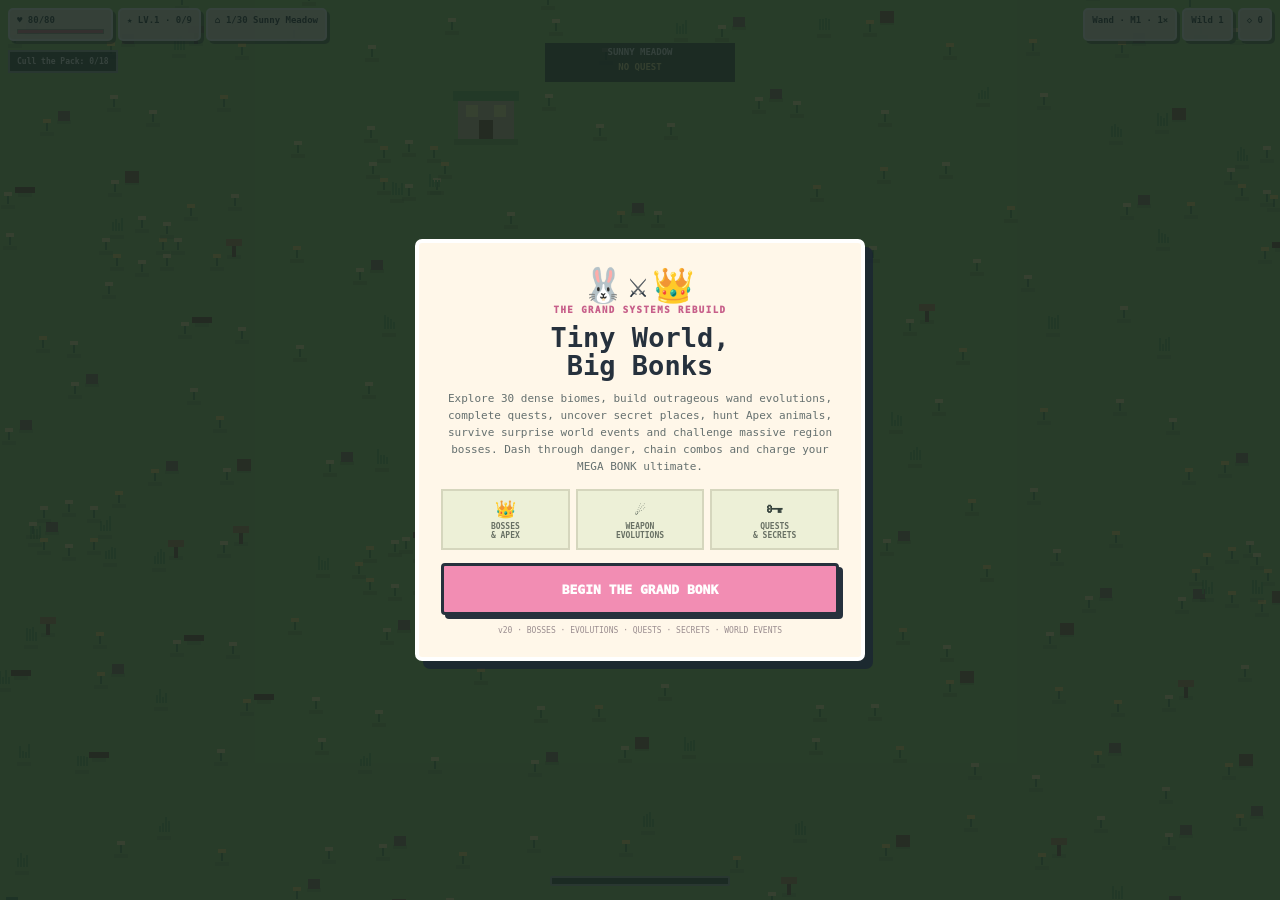
==== commit ac6448ab: "Launch v20 grand systems rebuild" ====
--- a/index.html
+++ b/index.html
@@ -1,5 +1 @@
-<!doctype html><html lang="en"><head><meta charset="utf-8"><meta name="viewport" content="width=device-width,initial-scale=1,maximum-scale=1,user-scalable=no,viewport-fit=cover"><meta name="theme-color" content="#263b35"><title>Tiny World, Big Bonks</title><style>
-*{box-sizing:border-box;-webkit-tap-highlight-color:transparent}html,body{margin:0;width:100%;height:100%;overflow:hidden;background:#263b35;font-family:ui-monospace,"SFMono-Regular",Menlo,monospace;touch-action:none;color:#26313d}button{font:inherit}#g{display:block;width:100vw;height:100vh;image-rendering:pixelated}#hud{position:fixed;z-index:10;top:calc(8px + env(safe-area-inset-top));left:8px;right:8px;display:flex;justify-content:space-between;gap:6px;pointer-events:none}.side{display:flex;gap:5px;flex-wrap:wrap;max-width:69%}.chip{background:#fff7e6e8;border:2px solid #fff;border-radius:5px;padding:5px 7px;box-shadow:3px 3px 0 #26313d88;font-size:9px;font-weight:900;white-space:nowrap}.hp{min-width:105px}.bar{height:5px;background:#5c445533;margin-top:4px;overflow:hidden;border:1px solid #26313d44}.fill{height:100%;background:#ef799d;width:100%}.flow{position:fixed;left:50%;transform:translateX(-50%);bottom:calc(17px + env(safe-area-inset-bottom));z-index:10;width:min(150px,34vw);height:8px;background:#172033bb;border:2px solid #fff8;border-radius:2px;overflow:hidden;pointer-events:none}.flow>div{height:100%;width:0;background:#80dfd0}#toast{position:fixed;left:50%;top:calc(78px + env(safe-area-inset-top));transform:translate(-50%,-7px);z-index:90;background:#26313df2;color:#fff8e8;border:2px solid #fff;border-radius:5px;padding:8px 10px;font-size:10px;font-weight:900;max-width:88vw;text-align:center;opacity:0;transition:.12s;pointer-events:none;box-shadow:3px 3px 0 #0004}.show{opacity:1!important;transform:translate(-50%,0)!important}.overlay{position:fixed;inset:0;z-index:100;display:grid;place-items:center;padding:20px;background:#17241fdf}.hide{display:none!important}.card{width:min(430px,94vw);padding:22px;background:#fff7e9;border:4px solid #fff;border-radius:7px;box-shadow:8px 8px 0 #172033aa;text-align:center}.pixel-logo{font-size:34px;letter-spacing:4px}.card h1{font-size:27px;line-height:1.05;margin:9px 0 6px;letter-spacing:-1px}.tag{font-size:9px;font-weight:1000;color:#c75f8a;letter-spacing:1.5px}.card p{font-size:11px;line-height:1.55;color:#65706f;margin:10px auto 14px;max-width:370px}.primary{width:100%;min-height:52px;border:3px solid #26313d;border-radius:4px;background:#f28db3;box-shadow:4px 4px 0 #26313d;color:#fff;font-size:13px;font-weight:1000}.primary:active{transform:translate(3px,3px);box-shadow:1px 1px 0 #26313d}.mini{display:grid;grid-template-columns:repeat(3,1fr);gap:6px;margin:13px 0}.mini div{background:#edf0d7;border:2px solid #d5d6bd;padding:8px 3px;font-size:8px;font-weight:900;color:#687064}.mini b{display:block;font-size:17px;color:#36433d;margin-bottom:3px}.build{font-size:8px;color:#9b8e90;margin-top:11px}.stats{display:grid;grid-template-columns:repeat(2,1fr);gap:7px;margin:14px 0}.stat{background:#edf0d7;border:2px solid #d5d6bd;padding:9px}.stat b{display:block;font-size:18px}.stat span{font-size:8px;color:#777d75}
-#choices{position:fixed;z-index:110;left:8px;right:8px;top:50%;transform:translateY(-50%);display:none;gap:7px;pointer-events:auto}.showChoice{display:flex!important}.choice{flex:1;min-height:108px;border:3px solid #26313d;border-radius:6px;background:#fff7e9;box-shadow:4px 4px 0 #26313d;padding:10px 7px;color:#26313d}.choice b{display:block;font-size:12px;line-height:1.15}.choice span{display:block;font-size:9px;color:#6d756f;margin-top:8px;line-height:1.3}.choice:active{transform:translate(3px,3px);box-shadow:1px 1px 0 #26313d}
-#controls{position:fixed;z-index:20;left:0;right:0;bottom:0;height:162px;pointer-events:none;padding-bottom:env(safe-area-inset-bottom)}#joystick{position:absolute;left:20px;bottom:calc(18px + env(safe-area-inset-bottom));width:116px;height:116px;border-radius:50%;background:#17203388;border:4px solid #fff9;box-shadow:4px 4px 0 #26313d66;pointer-events:auto;touch-action:none}#joyknob{position:absolute;left:50%;top:50%;width:48px;height:48px;margin:-24px;border-radius:50%;background:#fff7e6;border:3px solid #26313d;box-shadow:3px 3px 0 #26313d66;pointer-events:none;will-change:transform}#shoot{position:absolute;right:20px;bottom:calc(21px + env(safe-area-inset-bottom));width:90px;height:90px;border:4px solid #26313d;border-radius:50%;background:#f28db3;box-shadow:5px 5px 0 #26313d;color:white;font-size:12px;font-weight:1000;pointer-events:auto;touch-action:none;user-select:none}#shoot:active,#shoot.pressed{transform:translate(4px,4px);box-shadow:1px 1px 0 #26313d}#dash{position:absolute;right:102px;bottom:calc(83px + env(safe-area-inset-bottom));width:58px;height:58px;border:3px solid #26313d;border-radius:50%;background:#a8e2dc;box-shadow:4px 4px 0 #26313d;color:#26313d;font-size:9px;font-weight:1000;pointer-events:auto;touch-action:none}#dash:active{transform:translate(3px,3px);box-shadow:1px 1px 0 #26313d}.control-label{position:absolute;color:#fff;font-size:8px;font-weight:1000;text-shadow:2px 2px 0 #26313d;pointer-events:none}.move-label{left:56px;bottom:calc(3px + env(safe-area-inset-bottom))}.shoot-label{right:42px;bottom:calc(6px + env(safe-area-inset-bottom))}@media(max-height:620px){#joystick{width:96px;height:96px}#shoot{width:76px;height:76px}#dash{width:50px;height:50px;right:88px;bottom:76px}#controls{height:134px}#choices{top:46%}}
-</style></head><body><canvas id="g"></canvas><div id="hud"><div class="side"><div class="chip hp">♥ <span id="hp">72</span>/<span id="maxhp">72</span><div class="bar"><div id="hpfill" class="fill"></div></div></div><div class="chip">★ LV.<span id="lv">1</span> · <span id="xp">0/10</span></div><div class="chip">⌂ <span id="biome">1/30 Sunny Meadow</span></div></div><div class="side" style="justify-content:flex-end"><div class="chip" id="weapon">1× · 1.0 rate · 1.0 power</div><div class="chip" id="danger">Wild 1</div><div class="chip">◇ <span id="relics">0</span></div></div></div><div class="flow"><div id="flowfill"></div></div><div id="toast"></div><div id="choices"></div><div id="controls" class="hide"><div id="joystick" aria-label="Movement joystick"><div id="joyknob"></div></div><div class="control-label move-label">MOVE</div><button id="dash" aria-label="Dash">DASH</button><button id="shoot" aria-label="Cast wand">BONK</button><div class="control-label shoot-label">HOLD</div></div><div id="start" class="overlay"><div class="card"><div class="pixel-logo">🐰⚡🪄</div><div class="tag">KAWAII CHAOS, BIGGER BONKS</div><h1>Tiny World,<br>Big Bonks</h1><p>Explore 30 dense biomes, hunt increasingly fierce animals and build a ridiculous wand. <b>Every 10 kills summons the biome's apex beast.</b> Dash through danger, keep your bonk combo alive, vacuum up XP, choose powerful mutations and chase surprise events and treasure.</p><div class="mini"><div><b>◉</b>MOVE +<br>DASH</div><div><b>✦</b>BUILD<br>WAND</div><div><b>👑</b>HUNT<br>APEX</div></div><button id="play" class="primary">LET'S BONK</button><div class="build">FUN REBUILD · v19 · WORLD-LOCKED RENDERER</div></div></div><div id="death" class="overlay hide"><div class="card"><div class="pixel-logo">🌱💫</div><h1>The wild bonked back!</h1><p>That run is over — but the next build can get much sillier.</p><div class="stats"><div class="stat"><b id="dlevel">1</b><span>LEVEL</span></div><div class="stat"><b id="dtime">0:00</b><span>SURVIVED</span></div><div class="stat"><b id="dkills">0</b><span>CREATURES</span></div><div class="stat"><b id="drelics">0</b><span>DISCOVERIES</span></div><div class="stat" style="grid-column:1/-1"><b id="dbest">0×</b><span>BEST BONK COMBO</span></div></div><button id="again" class="primary">BONK AGAIN</button></div></div><script src="v17-world.js?v=17"></script><script src="v19-core.js?v=19"></script></body></html>+<!doctype html><html lang="en"><head><meta charset="utf-8"><meta name="viewport" content="width=device-width,initial-scale=1,maximum-scale=1,user-scalable=no,viewport-fit=cover"><meta name="theme-color" content="#263b35"><title>Tiny World, Big Bonks</title><style>*{box-sizing:border-box;-webkit-tap-highlight-color:transparent}html,body{margin:0;width:100%;height:100%;overflow:hidden;background:#263b35;font-family:ui-monospace,"SFMono-Regular",Menlo,monospace;touch-action:none;color:#26313d}button{font:inherit}#g{display:block;width:100vw;height:100vh;image-rendering:pixelated}#hud{position:fixed;z-index:10;top:calc(8px + env(safe-area-inset-top));left:8px;right:8px;display:flex;justify-content:space-between;gap:6px;pointer-events:none}.side{display:flex;gap:5px;flex-wrap:wrap;max-width:72%}.chip{background:#fff7e6e8;border:2px solid #fff;border-radius:5px;padding:5px 7px;box-shadow:3px 3px 0 #26313d88;font-size:9px;font-weight:900;white-space:nowrap}.hp{min-width:105px}.bar{height:5px;background:#5c445533;margin-top:4px;overflow:hidden;border:1px solid #26313d44}.fill{height:100%;background:#ef799d;width:100%}.flow{position:fixed;left:50%;transform:translateX(-50%);bottom:calc(14px + env(safe-area-inset-bottom));z-index:10;width:min(180px,40vw);height:10px;background:#172033bb;border:2px solid #fff8;border-radius:2px;overflow:hidden;pointer-events:none}.flow>div{height:100%;width:0;background:#ffe477}#toast{position:fixed;left:50%;top:calc(82px + env(safe-area-inset-top));transform:translate(-50%,-7px);z-index:30;background:#26313df2;color:#fff8e8;border:2px solid #fff;border-radius:5px;padding:8px 10px;font-size:10px;font-weight:900;max-width:88vw;text-align:center;opacity:0;transition:.12s;pointer-events:none;box-shadow:3px 3px 0 #0004}.show{opacity:1!important;transform:translate(-50%,0)!important}.overlay{position:fixed;inset:0;z-index:50;display:grid;place-items:center;padding:20px;background:#17241fdc}.hide{display:none!important}.card{width:min(450px,94vw);padding:22px;background:#fff7e9;border:4px solid #fff;border-radius:7px;box-shadow:8px 8px 0 #172033aa;text-align:center}.pixel-logo{font-size:34px;letter-spacing:4px}.card h1{font-size:27px;line-height:1.05;margin:9px 0 6px}.tag{font-size:9px;font-weight:1000;color:#c75f8a;letter-spacing:1.5px}.card p{font-size:11px;line-height:1.55;color:#65706f;margin:10px auto 14px;max-width:390px}.primary{width:100%;min-height:52px;border:3px solid #26313d;border-radius:4px;background:#f28db3;box-shadow:4px 4px 0 #26313d;color:#fff;font-size:13px;font-weight:1000}.primary:active{transform:translate(3px,3px);box-shadow:1px 1px 0 #26313d}.mini{display:grid;grid-template-columns:repeat(3,1fr);gap:6px;margin:13px 0}.mini div{background:#edf0d7;border:2px solid #d5d6bd;padding:8px 3px;font-size:8px;font-weight:900;color:#687064}.mini b{display:block;font-size:17px;color:#36433d;margin-bottom:3px}.build{font-size:8px;color:#9b8e90;margin-top:11px}.stats{display:grid;grid-template-columns:1fr 1fr;gap:7px;margin:14px 0}.stat{background:#edf0d7;border:2px solid #d5d6bd;padding:9px}.stat b{display:block;font-size:18px}.stat span{font-size:8px;color:#777d75}#choices{position:fixed;z-index:80;left:8px;right:8px;bottom:calc(155px + env(safe-area-inset-bottom));display:none;grid-template-columns:repeat(3,1fr);gap:7px}.choice{min-height:88px;border:3px solid #26313d;background:#fff7e9;box-shadow:4px 4px 0 #26313d;padding:9px;font-size:9px;font-weight:900;color:#26313d}.choice b{display:block;font-size:10px;margin-bottom:7px}.choice span{font-size:8px;color:#66706f}.choice.legendary{background:#fff0b7}#controls{position:fixed;z-index:20;left:0;right:0;bottom:0;height:165px;pointer-events:none;padding-bottom:env(safe-area-inset-bottom)}#joystick{position:absolute;left:18px;bottom:calc(18px + env(safe-area-inset-bottom));width:112px;height:112px;border-radius:50%;background:#17203388;border:4px solid #fff9;box-shadow:4px 4px 0 #26313d66;pointer-events:auto;touch-action:none}#joyknob{position:absolute;left:50%;top:50%;width:46px;height:46px;margin:-23px;border-radius:50%;background:#fff7e6;border:3px solid #26313d;box-shadow:3px 3px 0 #26313d66;pointer-events:none;will-change:transform}.action{position:absolute;border:4px solid #26313d;border-radius:50%;box-shadow:5px 5px 0 #26313d;color:white;font-size:11px;font-weight:1000;pointer-events:auto;touch-action:none;user-select:none}.action:active{transform:translate(4px,4px);box-shadow:1px 1px 0 #26313d}#shoot{right:22px;bottom:calc(22px + env(safe-area-inset-bottom));width:88px;height:88px;background:#f28db3}#dash{right:118px;bottom:calc(30px + env(safe-area-inset-bottom));width:64px;height:64px;background:#73c8d4}#ult{right:88px;bottom:calc(104px + env(safe-area-inset-bottom));width:58px;height:58px;background:#e4b94f;color:#fff}.control-label{position:absolute;color:#fff;font-size:8px;font-weight:1000;text-shadow:2px 2px 0 #26313d;pointer-events:none}.move-label{left:53px;bottom:calc(3px + env(safe-area-inset-bottom))}.queststrip{position:fixed;z-index:11;top:calc(50px + env(safe-area-inset-top));left:8px;background:#172033bb;color:#fff;padding:5px 7px;border:2px solid #fff8;font-size:8px;font-weight:900;pointer-events:none}@media(max-width:420px){#choices{grid-template-columns:1fr}.choice{min-height:56px}#ult{right:92px;bottom:calc(100px + env(safe-area-inset-bottom));width:54px;height:54px}#dash{right:112px;width:58px;height:58px}}</style></head><body><canvas id="g"></canvas><div id="hud"><div class="side"><div class="chip hp">♥ <span id="hp">80</span>/<span id="maxhp">80</span><div class="bar"><div id="hpfill" class="fill"></div></div></div><div class="chip">★ LV.<span id="lv">1</span> · <span id="xp">0/9</span></div><div class="chip">⌂ <span id="biome">1/30 Sunny Meadow</span></div></div><div class="side" style="justify-content:flex-end"><div class="chip" id="weapon">Wand · M1 · 1×</div><div class="chip" id="danger">Wild 1</div><div class="chip">◇ <span id="relics">0</span></div></div></div><div class="queststrip" id="questmini">Cull the Pack: 0/18</div><div class="flow"><div id="flowfill"></div></div><div id="toast"></div><div id="choices"></div><div id="controls" class="hide"><div id="joystick"><div id="joyknob"></div></div><div class="control-label move-label">MOVE</div><button id="shoot" class="action">BONK</button><button id="dash" class="action">DASH</button><button id="ult" class="action">MEGA</button></div><div id="start" class="overlay"><div class="card"><div class="pixel-logo">🐰⚔️👑</div><div class="tag">THE GRAND SYSTEMS REBUILD</div><h1>Tiny World,<br>Big Bonks</h1><p>Explore 30 dense biomes, build outrageous wand evolutions, complete quests, uncover secret places, hunt Apex animals, survive surprise world events and challenge massive region bosses. Dash through danger, chain combos and charge your MEGA BONK ultimate.</p><div class="mini"><div><b>👑</b>BOSSES<br>& APEX</div><div><b>☄</b>WEAPON<br>EVOLUTIONS</div><div><b>🗝</b>QUESTS<br>& SECRETS</div></div><button id="play" class="primary">BEGIN THE GRAND BONK</button><div class="build">v20 · BOSSES · EVOLUTIONS · QUESTS · SECRETS · WORLD EVENTS</div></div></div><div id="death" class="overlay hide"><div class="card"><div class="pixel-logo">🌱💫</div><h1>The wild bonked back!</h1><p>Your build is gone, but the next ridiculous run is one tap away.</p><div class="stats"><div class="stat"><b id="dlevel">1</b><span>LEVEL</span></div><div class="stat"><b id="dtime">0:00</b><span>SURVIVED</span></div><div class="stat"><b id="dkills">0</b><span>CREATURES</span></div><div class="stat"><b id="drelics">0</b><span>RELICS</span></div></div><button id="again" class="primary">BONK AGAIN</button></div></div><script src="v17-world.js?v=17"></script><script src="v20-core.js?v=20"></script></body></html>
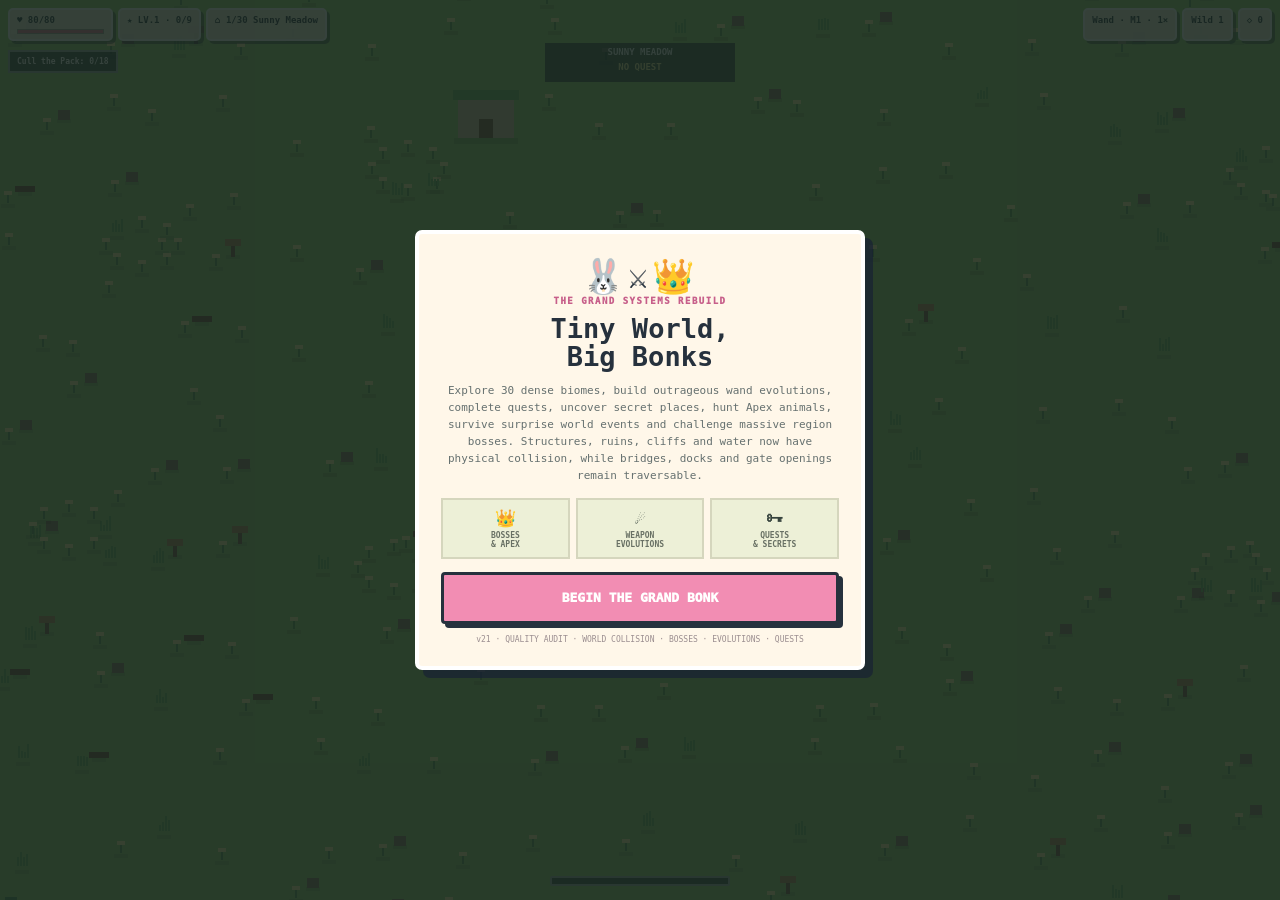
==== commit a3fb4843: "Launch v21 collision quality pass" ====
--- a/index.html
+++ b/index.html
@@ -1 +1 @@
-<!doctype html><html lang="en"><head><meta charset="utf-8"><meta name="viewport" content="width=device-width,initial-scale=1,maximum-scale=1,user-scalable=no,viewport-fit=cover"><meta name="theme-color" content="#263b35"><title>Tiny World, Big Bonks</title><style>*{box-sizing:border-box;-webkit-tap-highlight-color:transparent}html,body{margin:0;width:100%;height:100%;overflow:hidden;background:#263b35;font-family:ui-monospace,"SFMono-Regular",Menlo,monospace;touch-action:none;color:#26313d}button{font:inherit}#g{display:block;width:100vw;height:100vh;image-rendering:pixelated}#hud{position:fixed;z-index:10;top:calc(8px + env(safe-area-inset-top));left:8px;right:8px;display:flex;justify-content:space-between;gap:6px;pointer-events:none}.side{display:flex;gap:5px;flex-wrap:wrap;max-width:72%}.chip{background:#fff7e6e8;border:2px solid #fff;border-radius:5px;padding:5px 7px;box-shadow:3px 3px 0 #26313d88;font-size:9px;font-weight:900;white-space:nowrap}.hp{min-width:105px}.bar{height:5px;background:#5c445533;margin-top:4px;overflow:hidden;border:1px solid #26313d44}.fill{height:100%;background:#ef799d;width:100%}.flow{position:fixed;left:50%;transform:translateX(-50%);bottom:calc(14px + env(safe-area-inset-bottom));z-index:10;width:min(180px,40vw);height:10px;background:#172033bb;border:2px solid #fff8;border-radius:2px;overflow:hidden;pointer-events:none}.flow>div{height:100%;width:0;background:#ffe477}#toast{position:fixed;left:50%;top:calc(82px + env(safe-area-inset-top));transform:translate(-50%,-7px);z-index:30;background:#26313df2;color:#fff8e8;border:2px solid #fff;border-radius:5px;padding:8px 10px;font-size:10px;font-weight:900;max-width:88vw;text-align:center;opacity:0;transition:.12s;pointer-events:none;box-shadow:3px 3px 0 #0004}.show{opacity:1!important;transform:translate(-50%,0)!important}.overlay{position:fixed;inset:0;z-index:50;display:grid;place-items:center;padding:20px;background:#17241fdc}.hide{display:none!important}.card{width:min(450px,94vw);padding:22px;background:#fff7e9;border:4px solid #fff;border-radius:7px;box-shadow:8px 8px 0 #172033aa;text-align:center}.pixel-logo{font-size:34px;letter-spacing:4px}.card h1{font-size:27px;line-height:1.05;margin:9px 0 6px}.tag{font-size:9px;font-weight:1000;color:#c75f8a;letter-spacing:1.5px}.card p{font-size:11px;line-height:1.55;color:#65706f;margin:10px auto 14px;max-width:390px}.primary{width:100%;min-height:52px;border:3px solid #26313d;border-radius:4px;background:#f28db3;box-shadow:4px 4px 0 #26313d;color:#fff;font-size:13px;font-weight:1000}.primary:active{transform:translate(3px,3px);box-shadow:1px 1px 0 #26313d}.mini{display:grid;grid-template-columns:repeat(3,1fr);gap:6px;margin:13px 0}.mini div{background:#edf0d7;border:2px solid #d5d6bd;padding:8px 3px;font-size:8px;font-weight:900;color:#687064}.mini b{display:block;font-size:17px;color:#36433d;margin-bottom:3px}.build{font-size:8px;color:#9b8e90;margin-top:11px}.stats{display:grid;grid-template-columns:1fr 1fr;gap:7px;margin:14px 0}.stat{background:#edf0d7;border:2px solid #d5d6bd;padding:9px}.stat b{display:block;font-size:18px}.stat span{font-size:8px;color:#777d75}#choices{position:fixed;z-index:80;left:8px;right:8px;bottom:calc(155px + env(safe-area-inset-bottom));display:none;grid-template-columns:repeat(3,1fr);gap:7px}.choice{min-height:88px;border:3px solid #26313d;background:#fff7e9;box-shadow:4px 4px 0 #26313d;padding:9px;font-size:9px;font-weight:900;color:#26313d}.choice b{display:block;font-size:10px;margin-bottom:7px}.choice span{font-size:8px;color:#66706f}.choice.legendary{background:#fff0b7}#controls{position:fixed;z-index:20;left:0;right:0;bottom:0;height:165px;pointer-events:none;padding-bottom:env(safe-area-inset-bottom)}#joystick{position:absolute;left:18px;bottom:calc(18px + env(safe-area-inset-bottom));width:112px;height:112px;border-radius:50%;background:#17203388;border:4px solid #fff9;box-shadow:4px 4px 0 #26313d66;pointer-events:auto;touch-action:none}#joyknob{position:absolute;left:50%;top:50%;width:46px;height:46px;margin:-23px;border-radius:50%;background:#fff7e6;border:3px solid #26313d;box-shadow:3px 3px 0 #26313d66;pointer-events:none;will-change:transform}.action{position:absolute;border:4px solid #26313d;border-radius:50%;box-shadow:5px 5px 0 #26313d;color:white;font-size:11px;font-weight:1000;pointer-events:auto;touch-action:none;user-select:none}.action:active{transform:translate(4px,4px);box-shadow:1px 1px 0 #26313d}#shoot{right:22px;bottom:calc(22px + env(safe-area-inset-bottom));width:88px;height:88px;background:#f28db3}#dash{right:118px;bottom:calc(30px + env(safe-area-inset-bottom));width:64px;height:64px;background:#73c8d4}#ult{right:88px;bottom:calc(104px + env(safe-area-inset-bottom));width:58px;height:58px;background:#e4b94f;color:#fff}.control-label{position:absolute;color:#fff;font-size:8px;font-weight:1000;text-shadow:2px 2px 0 #26313d;pointer-events:none}.move-label{left:53px;bottom:calc(3px + env(safe-area-inset-bottom))}.queststrip{position:fixed;z-index:11;top:calc(50px + env(safe-area-inset-top));left:8px;background:#172033bb;color:#fff;padding:5px 7px;border:2px solid #fff8;font-size:8px;font-weight:900;pointer-events:none}@media(max-width:420px){#choices{grid-template-columns:1fr}.choice{min-height:56px}#ult{right:92px;bottom:calc(100px + env(safe-area-inset-bottom));width:54px;height:54px}#dash{right:112px;width:58px;height:58px}}</style></head><body><canvas id="g"></canvas><div id="hud"><div class="side"><div class="chip hp">♥ <span id="hp">80</span>/<span id="maxhp">80</span><div class="bar"><div id="hpfill" class="fill"></div></div></div><div class="chip">★ LV.<span id="lv">1</span> · <span id="xp">0/9</span></div><div class="chip">⌂ <span id="biome">1/30 Sunny Meadow</span></div></div><div class="side" style="justify-content:flex-end"><div class="chip" id="weapon">Wand · M1 · 1×</div><div class="chip" id="danger">Wild 1</div><div class="chip">◇ <span id="relics">0</span></div></div></div><div class="queststrip" id="questmini">Cull the Pack: 0/18</div><div class="flow"><div id="flowfill"></div></div><div id="toast"></div><div id="choices"></div><div id="controls" class="hide"><div id="joystick"><div id="joyknob"></div></div><div class="control-label move-label">MOVE</div><button id="shoot" class="action">BONK</button><button id="dash" class="action">DASH</button><button id="ult" class="action">MEGA</button></div><div id="start" class="overlay"><div class="card"><div class="pixel-logo">🐰⚔️👑</div><div class="tag">THE GRAND SYSTEMS REBUILD</div><h1>Tiny World,<br>Big Bonks</h1><p>Explore 30 dense biomes, build outrageous wand evolutions, complete quests, uncover secret places, hunt Apex animals, survive surprise world events and challenge massive region bosses. Dash through danger, chain combos and charge your MEGA BONK ultimate.</p><div class="mini"><div><b>👑</b>BOSSES<br>& APEX</div><div><b>☄</b>WEAPON<br>EVOLUTIONS</div><div><b>🗝</b>QUESTS<br>& SECRETS</div></div><button id="play" class="primary">BEGIN THE GRAND BONK</button><div class="build">v20 · BOSSES · EVOLUTIONS · QUESTS · SECRETS · WORLD EVENTS</div></div></div><div id="death" class="overlay hide"><div class="card"><div class="pixel-logo">🌱💫</div><h1>The wild bonked back!</h1><p>Your build is gone, but the next ridiculous run is one tap away.</p><div class="stats"><div class="stat"><b id="dlevel">1</b><span>LEVEL</span></div><div class="stat"><b id="dtime">0:00</b><span>SURVIVED</span></div><div class="stat"><b id="dkills">0</b><span>CREATURES</span></div><div class="stat"><b id="drelics">0</b><span>RELICS</span></div></div><button id="again" class="primary">BONK AGAIN</button></div></div><script src="v17-world.js?v=17"></script><script src="v20-core.js?v=20"></script></body></html>+<!doctype html><html lang="en"><head><meta charset="utf-8"><meta name="viewport" content="width=device-width,initial-scale=1,maximum-scale=1,user-scalable=no,viewport-fit=cover"><meta name="theme-color" content="#263b35"><title>Tiny World, Big Bonks</title><style>*{box-sizing:border-box;-webkit-tap-highlight-color:transparent}html,body{margin:0;width:100%;height:100%;overflow:hidden;background:#263b35;font-family:ui-monospace,"SFMono-Regular",Menlo,monospace;touch-action:none;color:#26313d}button{font:inherit}#g{display:block;width:100vw;height:100vh;image-rendering:pixelated}#hud{position:fixed;z-index:10;top:calc(8px + env(safe-area-inset-top));left:8px;right:8px;display:flex;justify-content:space-between;gap:6px;pointer-events:none}.side{display:flex;gap:5px;flex-wrap:wrap;max-width:72%}.chip{background:#fff7e6e8;border:2px solid #fff;border-radius:5px;padding:5px 7px;box-shadow:3px 3px 0 #26313d88;font-size:9px;font-weight:900;white-space:nowrap}.hp{min-width:105px}.bar{height:5px;background:#5c445533;margin-top:4px;overflow:hidden;border:1px solid #26313d44}.fill{height:100%;background:#ef799d;width:100%}.flow{position:fixed;left:50%;transform:translateX(-50%);bottom:calc(14px + env(safe-area-inset-bottom));z-index:10;width:min(180px,40vw);height:10px;background:#172033bb;border:2px solid #fff8;border-radius:2px;overflow:hidden;pointer-events:none}.flow>div{height:100%;width:0;background:#ffe477}#toast{position:fixed;left:50%;top:calc(82px + env(safe-area-inset-top));transform:translate(-50%,-7px);z-index:30;background:#26313df2;color:#fff8e8;border:2px solid #fff;border-radius:5px;padding:8px 10px;font-size:10px;font-weight:900;max-width:88vw;text-align:center;opacity:0;transition:.12s;pointer-events:none;box-shadow:3px 3px 0 #0004}.show{opacity:1!important;transform:translate(-50%,0)!important}.overlay{position:fixed;inset:0;z-index:50;display:grid;place-items:center;padding:20px;background:#17241fdc}.hide{display:none!important}.card{width:min(450px,94vw);padding:22px;background:#fff7e9;border:4px solid #fff;border-radius:7px;box-shadow:8px 8px 0 #172033aa;text-align:center}.pixel-logo{font-size:34px;letter-spacing:4px}.card h1{font-size:27px;line-height:1.05;margin:9px 0 6px}.tag{font-size:9px;font-weight:1000;color:#c75f8a;letter-spacing:1.5px}.card p{font-size:11px;line-height:1.55;color:#65706f;margin:10px auto 14px;max-width:390px}.primary{width:100%;min-height:52px;border:3px solid #26313d;border-radius:4px;background:#f28db3;box-shadow:4px 4px 0 #26313d;color:#fff;font-size:13px;font-weight:1000}.primary:active{transform:translate(3px,3px);box-shadow:1px 1px 0 #26313d}.mini{display:grid;grid-template-columns:repeat(3,1fr);gap:6px;margin:13px 0}.mini div{background:#edf0d7;border:2px solid #d5d6bd;padding:8px 3px;font-size:8px;font-weight:900;color:#687064}.mini b{display:block;font-size:17px;color:#36433d;margin-bottom:3px}.build{font-size:8px;color:#9b8e90;margin-top:11px}.stats{display:grid;grid-template-columns:1fr 1fr;gap:7px;margin:14px 0}.stat{background:#edf0d7;border:2px solid #d5d6bd;padding:9px}.stat b{display:block;font-size:18px}.stat span{font-size:8px;color:#777d75}#choices{position:fixed;z-index:80;left:8px;right:8px;bottom:calc(155px + env(safe-area-inset-bottom));display:none;grid-template-columns:repeat(3,1fr);gap:7px}.choice{min-height:88px;border:3px solid #26313d;background:#fff7e9;box-shadow:4px 4px 0 #26313d;padding:9px;font-size:9px;font-weight:900;color:#26313d}.choice b{display:block;font-size:10px;margin-bottom:7px}.choice span{font-size:8px;color:#66706f}.choice.legendary{background:#fff0b7}#controls{position:fixed;z-index:20;left:0;right:0;bottom:0;height:165px;pointer-events:none;padding-bottom:env(safe-area-inset-bottom)}#joystick{position:absolute;left:18px;bottom:calc(18px + env(safe-area-inset-bottom));width:112px;height:112px;border-radius:50%;background:#17203388;border:4px solid #fff9;box-shadow:4px 4px 0 #26313d66;pointer-events:auto;touch-action:none}#joyknob{position:absolute;left:50%;top:50%;width:46px;height:46px;margin:-23px;border-radius:50%;background:#fff7e6;border:3px solid #26313d;box-shadow:3px 3px 0 #26313d66;pointer-events:none;will-change:transform}.action{position:absolute;border:4px solid #26313d;border-radius:50%;box-shadow:5px 5px 0 #26313d;color:white;font-size:11px;font-weight:1000;pointer-events:auto;touch-action:none;user-select:none}.action:active{transform:translate(4px,4px);box-shadow:1px 1px 0 #26313d}#shoot{right:22px;bottom:calc(22px + env(safe-area-inset-bottom));width:88px;height:88px;background:#f28db3}#dash{right:118px;bottom:calc(30px + env(safe-area-inset-bottom));width:64px;height:64px;background:#73c8d4}#ult{right:88px;bottom:calc(104px + env(safe-area-inset-bottom));width:58px;height:58px;background:#e4b94f;color:#fff}.control-label{position:absolute;color:#fff;font-size:8px;font-weight:1000;text-shadow:2px 2px 0 #26313d;pointer-events:none}.move-label{left:53px;bottom:calc(3px + env(safe-area-inset-bottom))}.queststrip{position:fixed;z-index:11;top:calc(50px + env(safe-area-inset-top));left:8px;background:#172033bb;color:#fff;padding:5px 7px;border:2px solid #fff8;font-size:8px;font-weight:900;pointer-events:none}@media(max-width:420px){#choices{grid-template-columns:1fr}.choice{min-height:56px}#ult{right:92px;bottom:calc(100px + env(safe-area-inset-bottom));width:54px;height:54px}#dash{right:112px;width:58px;height:58px}}</style></head><body><canvas id="g"></canvas><div id="hud"><div class="side"><div class="chip hp">♥ <span id="hp">80</span>/<span id="maxhp">80</span><div class="bar"><div id="hpfill" class="fill"></div></div></div><div class="chip">★ LV.<span id="lv">1</span> · <span id="xp">0/9</span></div><div class="chip">⌂ <span id="biome">1/30 Sunny Meadow</span></div></div><div class="side" style="justify-content:flex-end"><div class="chip" id="weapon">Wand · M1 · 1×</div><div class="chip" id="danger">Wild 1</div><div class="chip">◇ <span id="relics">0</span></div></div></div><div class="queststrip" id="questmini">Cull the Pack: 0/18</div><div class="flow"><div id="flowfill"></div></div><div id="toast"></div><div id="choices"></div><div id="controls" class="hide"><div id="joystick"><div id="joyknob"></div></div><div class="control-label move-label">MOVE</div><button id="shoot" class="action">BONK</button><button id="dash" class="action">DASH</button><button id="ult" class="action">MEGA</button></div><div id="start" class="overlay"><div class="card"><div class="pixel-logo">🐰⚔️👑</div><div class="tag">THE GRAND SYSTEMS REBUILD</div><h1>Tiny World,<br>Big Bonks</h1><p>Explore 30 dense biomes, build outrageous wand evolutions, complete quests, uncover secret places, hunt Apex animals, survive surprise world events and challenge massive region bosses. Structures, ruins, cliffs and water now have physical collision, while bridges, docks and gate openings remain traversable.</p><div class="mini"><div><b>👑</b>BOSSES<br>& APEX</div><div><b>☄</b>WEAPON<br>EVOLUTIONS</div><div><b>🗝</b>QUESTS<br>& SECRETS</div></div><button id="play" class="primary">BEGIN THE GRAND BONK</button><div class="build">v21 · QUALITY AUDIT · WORLD COLLISION · BOSSES · EVOLUTIONS · QUESTS</div></div></div><div id="death" class="overlay hide"><div class="card"><div class="pixel-logo">🌱💫</div><h1>The wild bonked back!</h1><p>Your build is gone, but the next ridiculous run is one tap away.</p><div class="stats"><div class="stat"><b id="dlevel">1</b><span>LEVEL</span></div><div class="stat"><b id="dtime">0:00</b><span>SURVIVED</span></div><div class="stat"><b id="dkills">0</b><span>CREATURES</span></div><div class="stat"><b id="drelics">0</b><span>RELICS</span></div></div><button id="again" class="primary">BONK AGAIN</button></div></div><script src="v17-world.js?v=17"></script><script src="v21-core.js?v=21"></script></body></html>
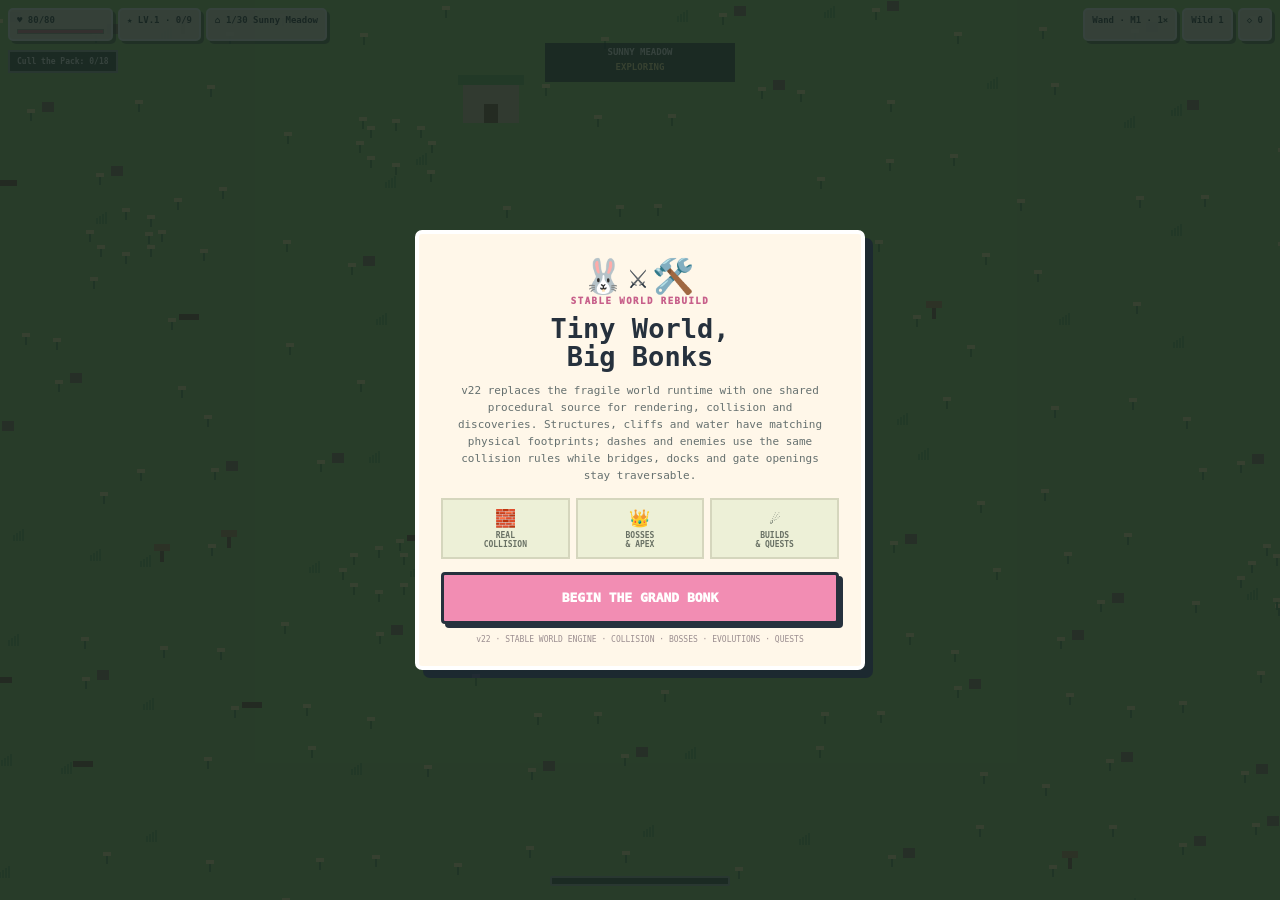
==== commit b8603a38: "Launch v22 stable world runtime" ====
--- a/index.html
+++ b/index.html
@@ -1 +1 @@
-<!doctype html><html lang="en"><head><meta charset="utf-8"><meta name="viewport" content="width=device-width,initial-scale=1,maximum-scale=1,user-scalable=no,viewport-fit=cover"><meta name="theme-color" content="#263b35"><title>Tiny World, Big Bonks</title><style>*{box-sizing:border-box;-webkit-tap-highlight-color:transparent}html,body{margin:0;width:100%;height:100%;overflow:hidden;background:#263b35;font-family:ui-monospace,"SFMono-Regular",Menlo,monospace;touch-action:none;color:#26313d}button{font:inherit}#g{display:block;width:100vw;height:100vh;image-rendering:pixelated}#hud{position:fixed;z-index:10;top:calc(8px + env(safe-area-inset-top));left:8px;right:8px;display:flex;justify-content:space-between;gap:6px;pointer-events:none}.side{display:flex;gap:5px;flex-wrap:wrap;max-width:72%}.chip{background:#fff7e6e8;border:2px solid #fff;border-radius:5px;padding:5px 7px;box-shadow:3px 3px 0 #26313d88;font-size:9px;font-weight:900;white-space:nowrap}.hp{min-width:105px}.bar{height:5px;background:#5c445533;margin-top:4px;overflow:hidden;border:1px solid #26313d44}.fill{height:100%;background:#ef799d;width:100%}.flow{position:fixed;left:50%;transform:translateX(-50%);bottom:calc(14px + env(safe-area-inset-bottom));z-index:10;width:min(180px,40vw);height:10px;background:#172033bb;border:2px solid #fff8;border-radius:2px;overflow:hidden;pointer-events:none}.flow>div{height:100%;width:0;background:#ffe477}#toast{position:fixed;left:50%;top:calc(82px + env(safe-area-inset-top));transform:translate(-50%,-7px);z-index:30;background:#26313df2;color:#fff8e8;border:2px solid #fff;border-radius:5px;padding:8px 10px;font-size:10px;font-weight:900;max-width:88vw;text-align:center;opacity:0;transition:.12s;pointer-events:none;box-shadow:3px 3px 0 #0004}.show{opacity:1!important;transform:translate(-50%,0)!important}.overlay{position:fixed;inset:0;z-index:50;display:grid;place-items:center;padding:20px;background:#17241fdc}.hide{display:none!important}.card{width:min(450px,94vw);padding:22px;background:#fff7e9;border:4px solid #fff;border-radius:7px;box-shadow:8px 8px 0 #172033aa;text-align:center}.pixel-logo{font-size:34px;letter-spacing:4px}.card h1{font-size:27px;line-height:1.05;margin:9px 0 6px}.tag{font-size:9px;font-weight:1000;color:#c75f8a;letter-spacing:1.5px}.card p{font-size:11px;line-height:1.55;color:#65706f;margin:10px auto 14px;max-width:390px}.primary{width:100%;min-height:52px;border:3px solid #26313d;border-radius:4px;background:#f28db3;box-shadow:4px 4px 0 #26313d;color:#fff;font-size:13px;font-weight:1000}.primary:active{transform:translate(3px,3px);box-shadow:1px 1px 0 #26313d}.mini{display:grid;grid-template-columns:repeat(3,1fr);gap:6px;margin:13px 0}.mini div{background:#edf0d7;border:2px solid #d5d6bd;padding:8px 3px;font-size:8px;font-weight:900;color:#687064}.mini b{display:block;font-size:17px;color:#36433d;margin-bottom:3px}.build{font-size:8px;color:#9b8e90;margin-top:11px}.stats{display:grid;grid-template-columns:1fr 1fr;gap:7px;margin:14px 0}.stat{background:#edf0d7;border:2px solid #d5d6bd;padding:9px}.stat b{display:block;font-size:18px}.stat span{font-size:8px;color:#777d75}#choices{position:fixed;z-index:80;left:8px;right:8px;bottom:calc(155px + env(safe-area-inset-bottom));display:none;grid-template-columns:repeat(3,1fr);gap:7px}.choice{min-height:88px;border:3px solid #26313d;background:#fff7e9;box-shadow:4px 4px 0 #26313d;padding:9px;font-size:9px;font-weight:900;color:#26313d}.choice b{display:block;font-size:10px;margin-bottom:7px}.choice span{font-size:8px;color:#66706f}.choice.legendary{background:#fff0b7}#controls{position:fixed;z-index:20;left:0;right:0;bottom:0;height:165px;pointer-events:none;padding-bottom:env(safe-area-inset-bottom)}#joystick{position:absolute;left:18px;bottom:calc(18px + env(safe-area-inset-bottom));width:112px;height:112px;border-radius:50%;background:#17203388;border:4px solid #fff9;box-shadow:4px 4px 0 #26313d66;pointer-events:auto;touch-action:none}#joyknob{position:absolute;left:50%;top:50%;width:46px;height:46px;margin:-23px;border-radius:50%;background:#fff7e6;border:3px solid #26313d;box-shadow:3px 3px 0 #26313d66;pointer-events:none;will-change:transform}.action{position:absolute;border:4px solid #26313d;border-radius:50%;box-shadow:5px 5px 0 #26313d;color:white;font-size:11px;font-weight:1000;pointer-events:auto;touch-action:none;user-select:none}.action:active{transform:translate(4px,4px);box-shadow:1px 1px 0 #26313d}#shoot{right:22px;bottom:calc(22px + env(safe-area-inset-bottom));width:88px;height:88px;background:#f28db3}#dash{right:118px;bottom:calc(30px + env(safe-area-inset-bottom));width:64px;height:64px;background:#73c8d4}#ult{right:88px;bottom:calc(104px + env(safe-area-inset-bottom));width:58px;height:58px;background:#e4b94f;color:#fff}.control-label{position:absolute;color:#fff;font-size:8px;font-weight:1000;text-shadow:2px 2px 0 #26313d;pointer-events:none}.move-label{left:53px;bottom:calc(3px + env(safe-area-inset-bottom))}.queststrip{position:fixed;z-index:11;top:calc(50px + env(safe-area-inset-top));left:8px;background:#172033bb;color:#fff;padding:5px 7px;border:2px solid #fff8;font-size:8px;font-weight:900;pointer-events:none}@media(max-width:420px){#choices{grid-template-columns:1fr}.choice{min-height:56px}#ult{right:92px;bottom:calc(100px + env(safe-area-inset-bottom));width:54px;height:54px}#dash{right:112px;width:58px;height:58px}}</style></head><body><canvas id="g"></canvas><div id="hud"><div class="side"><div class="chip hp">♥ <span id="hp">80</span>/<span id="maxhp">80</span><div class="bar"><div id="hpfill" class="fill"></div></div></div><div class="chip">★ LV.<span id="lv">1</span> · <span id="xp">0/9</span></div><div class="chip">⌂ <span id="biome">1/30 Sunny Meadow</span></div></div><div class="side" style="justify-content:flex-end"><div class="chip" id="weapon">Wand · M1 · 1×</div><div class="chip" id="danger">Wild 1</div><div class="chip">◇ <span id="relics">0</span></div></div></div><div class="queststrip" id="questmini">Cull the Pack: 0/18</div><div class="flow"><div id="flowfill"></div></div><div id="toast"></div><div id="choices"></div><div id="controls" class="hide"><div id="joystick"><div id="joyknob"></div></div><div class="control-label move-label">MOVE</div><button id="shoot" class="action">BONK</button><button id="dash" class="action">DASH</button><button id="ult" class="action">MEGA</button></div><div id="start" class="overlay"><div class="card"><div class="pixel-logo">🐰⚔️👑</div><div class="tag">THE GRAND SYSTEMS REBUILD</div><h1>Tiny World,<br>Big Bonks</h1><p>Explore 30 dense biomes, build outrageous wand evolutions, complete quests, uncover secret places, hunt Apex animals, survive surprise world events and challenge massive region bosses. Structures, ruins, cliffs and water now have physical collision, while bridges, docks and gate openings remain traversable.</p><div class="mini"><div><b>👑</b>BOSSES<br>& APEX</div><div><b>☄</b>WEAPON<br>EVOLUTIONS</div><div><b>🗝</b>QUESTS<br>& SECRETS</div></div><button id="play" class="primary">BEGIN THE GRAND BONK</button><div class="build">v21 · QUALITY AUDIT · WORLD COLLISION · BOSSES · EVOLUTIONS · QUESTS</div></div></div><div id="death" class="overlay hide"><div class="card"><div class="pixel-logo">🌱💫</div><h1>The wild bonked back!</h1><p>Your build is gone, but the next ridiculous run is one tap away.</p><div class="stats"><div class="stat"><b id="dlevel">1</b><span>LEVEL</span></div><div class="stat"><b id="dtime">0:00</b><span>SURVIVED</span></div><div class="stat"><b id="dkills">0</b><span>CREATURES</span></div><div class="stat"><b id="drelics">0</b><span>RELICS</span></div></div><button id="again" class="primary">BONK AGAIN</button></div></div><script src="v17-world.js?v=17"></script><script src="v21-core.js?v=21"></script></body></html>+<!doctype html><html lang="en"><head><meta charset="utf-8"><meta name="viewport" content="width=device-width,initial-scale=1,maximum-scale=1,user-scalable=no,viewport-fit=cover"><meta name="theme-color" content="#263b35"><title>Tiny World, Big Bonks</title><style>*{box-sizing:border-box;-webkit-tap-highlight-color:transparent}html,body{margin:0;width:100%;height:100%;overflow:hidden;background:#263b35;font-family:ui-monospace,"SFMono-Regular",Menlo,monospace;touch-action:none;color:#26313d}button{font:inherit}#g{display:block;width:100vw;height:100vh;image-rendering:pixelated}#hud{position:fixed;z-index:10;top:calc(8px + env(safe-area-inset-top));left:8px;right:8px;display:flex;justify-content:space-between;gap:6px;pointer-events:none}.side{display:flex;gap:5px;flex-wrap:wrap;max-width:72%}.chip{background:#fff7e6e8;border:2px solid #fff;border-radius:5px;padding:5px 7px;box-shadow:3px 3px 0 #26313d88;font-size:9px;font-weight:900;white-space:nowrap}.hp{min-width:105px}.bar{height:5px;background:#5c445533;margin-top:4px;overflow:hidden;border:1px solid #26313d44}.fill{height:100%;background:#ef799d;width:100%}.flow{position:fixed;left:50%;transform:translateX(-50%);bottom:calc(14px + env(safe-area-inset-bottom));z-index:10;width:min(180px,40vw);height:10px;background:#172033bb;border:2px solid #fff8;border-radius:2px;overflow:hidden;pointer-events:none}.flow>div{height:100%;width:0;background:#ffe477}#toast{position:fixed;left:50%;top:calc(82px + env(safe-area-inset-top));transform:translate(-50%,-7px);z-index:30;background:#26313df2;color:#fff8e8;border:2px solid #fff;border-radius:5px;padding:8px 10px;font-size:10px;font-weight:900;max-width:88vw;text-align:center;opacity:0;transition:.12s;pointer-events:none;box-shadow:3px 3px 0 #0004}.show{opacity:1!important;transform:translate(-50%,0)!important}.overlay{position:fixed;inset:0;z-index:50;display:grid;place-items:center;padding:20px;background:#17241fdc}.hide{display:none!important}.card{width:min(450px,94vw);padding:22px;background:#fff7e9;border:4px solid #fff;border-radius:7px;box-shadow:8px 8px 0 #172033aa;text-align:center}.pixel-logo{font-size:34px;letter-spacing:4px}.card h1{font-size:27px;line-height:1.05;margin:9px 0 6px}.tag{font-size:9px;font-weight:1000;color:#c75f8a;letter-spacing:1.5px}.card p{font-size:11px;line-height:1.55;color:#65706f;margin:10px auto 14px;max-width:390px}.primary{width:100%;min-height:52px;border:3px solid #26313d;border-radius:4px;background:#f28db3;box-shadow:4px 4px 0 #26313d;color:#fff;font-size:13px;font-weight:1000}.primary:active{transform:translate(3px,3px);box-shadow:1px 1px 0 #26313d}.mini{display:grid;grid-template-columns:repeat(3,1fr);gap:6px;margin:13px 0}.mini div{background:#edf0d7;border:2px solid #d5d6bd;padding:8px 3px;font-size:8px;font-weight:900;color:#687064}.mini b{display:block;font-size:17px;color:#36433d;margin-bottom:3px}.build{font-size:8px;color:#9b8e90;margin-top:11px}.stats{display:grid;grid-template-columns:1fr 1fr;gap:7px;margin:14px 0}.stat{background:#edf0d7;border:2px solid #d5d6bd;padding:9px}.stat b{display:block;font-size:18px}.stat span{font-size:8px;color:#777d75}#choices{position:fixed;z-index:80;left:8px;right:8px;bottom:calc(155px + env(safe-area-inset-bottom));display:none;grid-template-columns:repeat(3,1fr);gap:7px}.choice{min-height:88px;border:3px solid #26313d;background:#fff7e9;box-shadow:4px 4px 0 #26313d;padding:9px;font-size:9px;font-weight:900;color:#26313d}.choice b{display:block;font-size:10px;margin-bottom:7px}.choice span{font-size:8px;color:#66706f}.choice.legendary{background:#fff0b7}#controls{position:fixed;z-index:20;left:0;right:0;bottom:0;height:165px;pointer-events:none;padding-bottom:env(safe-area-inset-bottom)}#joystick{position:absolute;left:18px;bottom:calc(18px + env(safe-area-inset-bottom));width:112px;height:112px;border-radius:50%;background:#17203388;border:4px solid #fff9;box-shadow:4px 4px 0 #26313d66;pointer-events:auto;touch-action:none}#joyknob{position:absolute;left:50%;top:50%;width:46px;height:46px;margin:-23px;border-radius:50%;background:#fff7e6;border:3px solid #26313d;box-shadow:3px 3px 0 #26313d66;pointer-events:none;will-change:transform}.action{position:absolute;border:4px solid #26313d;border-radius:50%;box-shadow:5px 5px 0 #26313d;color:white;font-size:11px;font-weight:1000;pointer-events:auto;touch-action:none;user-select:none}.action:active{transform:translate(4px,4px);box-shadow:1px 1px 0 #26313d}#shoot{right:22px;bottom:calc(22px + env(safe-area-inset-bottom));width:88px;height:88px;background:#f28db3}#dash{right:118px;bottom:calc(30px + env(safe-area-inset-bottom));width:64px;height:64px;background:#73c8d4}#ult{right:88px;bottom:calc(104px + env(safe-area-inset-bottom));width:58px;height:58px;background:#e4b94f;color:#fff}.control-label{position:absolute;color:#fff;font-size:8px;font-weight:1000;text-shadow:2px 2px 0 #26313d;pointer-events:none}.move-label{left:53px;bottom:calc(3px + env(safe-area-inset-bottom))}.queststrip{position:fixed;z-index:11;top:calc(50px + env(safe-area-inset-top));left:8px;background:#172033bb;color:#fff;padding:5px 7px;border:2px solid #fff8;font-size:8px;font-weight:900;pointer-events:none}@media(max-width:420px){#choices{grid-template-columns:1fr}.choice{min-height:56px}#ult{right:92px;bottom:calc(100px + env(safe-area-inset-bottom));width:54px;height:54px}#dash{right:112px;width:58px;height:58px}}</style></head><body><canvas id="g"></canvas><div id="hud"><div class="side"><div class="chip hp">♥ <span id="hp">80</span>/<span id="maxhp">80</span><div class="bar"><div id="hpfill" class="fill"></div></div></div><div class="chip">★ LV.<span id="lv">1</span> · <span id="xp">0/9</span></div><div class="chip">⌂ <span id="biome">1/30 Sunny Meadow</span></div></div><div class="side" style="justify-content:flex-end"><div class="chip" id="weapon">Wand · M1 · 1×</div><div class="chip" id="danger">Wild 1</div><div class="chip">◇ <span id="relics">0</span></div></div></div><div class="queststrip" id="questmini">Cull the Pack: 0/18</div><div class="flow"><div id="flowfill"></div></div><div id="toast"></div><div id="choices"></div><div id="controls" class="hide"><div id="joystick"><div id="joyknob"></div></div><div class="control-label move-label">MOVE</div><button id="shoot" class="action">BONK</button><button id="dash" class="action">DASH</button><button id="ult" class="action">MEGA</button></div><div id="start" class="overlay"><div class="card"><div class="pixel-logo">🐰⚔️🛠️</div><div class="tag">STABLE WORLD REBUILD</div><h1>Tiny World,<br>Big Bonks</h1><p>v22 replaces the fragile world runtime with one shared procedural source for rendering, collision and discoveries. Structures, cliffs and water have matching physical footprints; dashes and enemies use the same collision rules while bridges, docks and gate openings stay traversable.</p><div class="mini"><div><b>🧱</b>REAL<br>COLLISION</div><div><b>👑</b>BOSSES<br>& APEX</div><div><b>☄</b>BUILDS<br>& QUESTS</div></div><button id="play" class="primary">BEGIN THE GRAND BONK</button><div class="build">v22 · STABLE WORLD ENGINE · COLLISION · BOSSES · EVOLUTIONS · QUESTS</div></div></div><div id="death" class="overlay hide"><div class="card"><div class="pixel-logo">🌱💫</div><h1>The wild bonked back!</h1><p>Your build is gone, but the next ridiculous run is one tap away.</p><div class="stats"><div class="stat"><b id="dlevel">1</b><span>LEVEL</span></div><div class="stat"><b id="dtime">0:00</b><span>SURVIVED</span></div><div class="stat"><b id="dkills">0</b><span>CREATURES</span></div><div class="stat"><b id="drelics">0</b><span>RELICS</span></div></div><button id="again" class="primary">BONK AGAIN</button></div></div><script src="v17-world.js?v=17"></script><script src="v22-core.js?v=22"></script></body></html>
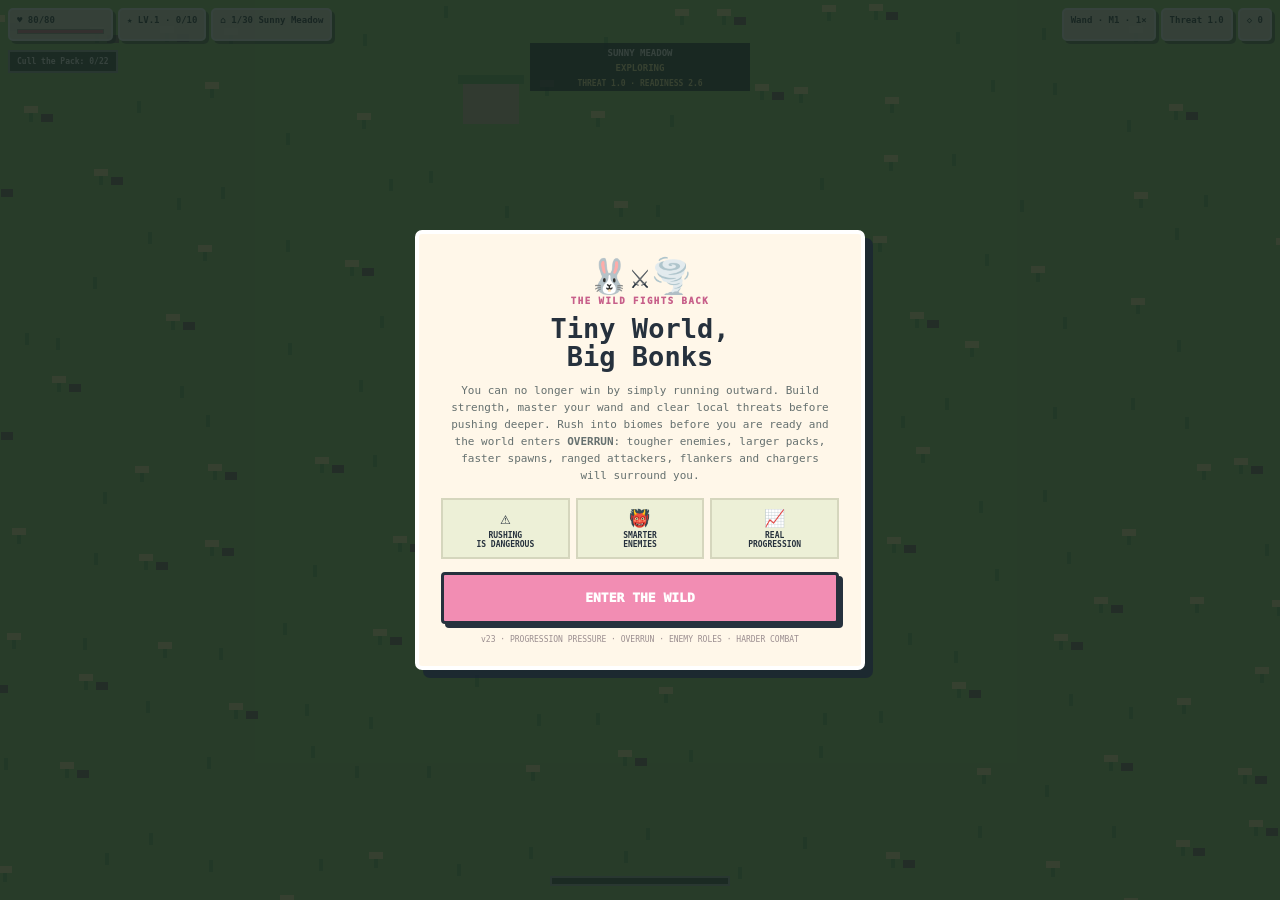
==== commit c3223f53: "Launch v23 progression difficulty rebuild" ====
--- a/index.html
+++ b/index.html
@@ -1 +1 @@
-<!doctype html><html lang="en"><head><meta charset="utf-8"><meta name="viewport" content="width=device-width,initial-scale=1,maximum-scale=1,user-scalable=no,viewport-fit=cover"><meta name="theme-color" content="#263b35"><title>Tiny World, Big Bonks</title><style>*{box-sizing:border-box;-webkit-tap-highlight-color:transparent}html,body{margin:0;width:100%;height:100%;overflow:hidden;background:#263b35;font-family:ui-monospace,"SFMono-Regular",Menlo,monospace;touch-action:none;color:#26313d}button{font:inherit}#g{display:block;width:100vw;height:100vh;image-rendering:pixelated}#hud{position:fixed;z-index:10;top:calc(8px + env(safe-area-inset-top));left:8px;right:8px;display:flex;justify-content:space-between;gap:6px;pointer-events:none}.side{display:flex;gap:5px;flex-wrap:wrap;max-width:72%}.chip{background:#fff7e6e8;border:2px solid #fff;border-radius:5px;padding:5px 7px;box-shadow:3px 3px 0 #26313d88;font-size:9px;font-weight:900;white-space:nowrap}.hp{min-width:105px}.bar{height:5px;background:#5c445533;margin-top:4px;overflow:hidden;border:1px solid #26313d44}.fill{height:100%;background:#ef799d;width:100%}.flow{position:fixed;left:50%;transform:translateX(-50%);bottom:calc(14px + env(safe-area-inset-bottom));z-index:10;width:min(180px,40vw);height:10px;background:#172033bb;border:2px solid #fff8;border-radius:2px;overflow:hidden;pointer-events:none}.flow>div{height:100%;width:0;background:#ffe477}#toast{position:fixed;left:50%;top:calc(82px + env(safe-area-inset-top));transform:translate(-50%,-7px);z-index:30;background:#26313df2;color:#fff8e8;border:2px solid #fff;border-radius:5px;padding:8px 10px;font-size:10px;font-weight:900;max-width:88vw;text-align:center;opacity:0;transition:.12s;pointer-events:none;box-shadow:3px 3px 0 #0004}.show{opacity:1!important;transform:translate(-50%,0)!important}.overlay{position:fixed;inset:0;z-index:50;display:grid;place-items:center;padding:20px;background:#17241fdc}.hide{display:none!important}.card{width:min(450px,94vw);padding:22px;background:#fff7e9;border:4px solid #fff;border-radius:7px;box-shadow:8px 8px 0 #172033aa;text-align:center}.pixel-logo{font-size:34px;letter-spacing:4px}.card h1{font-size:27px;line-height:1.05;margin:9px 0 6px}.tag{font-size:9px;font-weight:1000;color:#c75f8a;letter-spacing:1.5px}.card p{font-size:11px;line-height:1.55;color:#65706f;margin:10px auto 14px;max-width:390px}.primary{width:100%;min-height:52px;border:3px solid #26313d;border-radius:4px;background:#f28db3;box-shadow:4px 4px 0 #26313d;color:#fff;font-size:13px;font-weight:1000}.primary:active{transform:translate(3px,3px);box-shadow:1px 1px 0 #26313d}.mini{display:grid;grid-template-columns:repeat(3,1fr);gap:6px;margin:13px 0}.mini div{background:#edf0d7;border:2px solid #d5d6bd;padding:8px 3px;font-size:8px;font-weight:900;color:#687064}.mini b{display:block;font-size:17px;color:#36433d;margin-bottom:3px}.build{font-size:8px;color:#9b8e90;margin-top:11px}.stats{display:grid;grid-template-columns:1fr 1fr;gap:7px;margin:14px 0}.stat{background:#edf0d7;border:2px solid #d5d6bd;padding:9px}.stat b{display:block;font-size:18px}.stat span{font-size:8px;color:#777d75}#choices{position:fixed;z-index:80;left:8px;right:8px;bottom:calc(155px + env(safe-area-inset-bottom));display:none;grid-template-columns:repeat(3,1fr);gap:7px}.choice{min-height:88px;border:3px solid #26313d;background:#fff7e9;box-shadow:4px 4px 0 #26313d;padding:9px;font-size:9px;font-weight:900;color:#26313d}.choice b{display:block;font-size:10px;margin-bottom:7px}.choice span{font-size:8px;color:#66706f}.choice.legendary{background:#fff0b7}#controls{position:fixed;z-index:20;left:0;right:0;bottom:0;height:165px;pointer-events:none;padding-bottom:env(safe-area-inset-bottom)}#joystick{position:absolute;left:18px;bottom:calc(18px + env(safe-area-inset-bottom));width:112px;height:112px;border-radius:50%;background:#17203388;border:4px solid #fff9;box-shadow:4px 4px 0 #26313d66;pointer-events:auto;touch-action:none}#joyknob{position:absolute;left:50%;top:50%;width:46px;height:46px;margin:-23px;border-radius:50%;background:#fff7e6;border:3px solid #26313d;box-shadow:3px 3px 0 #26313d66;pointer-events:none;will-change:transform}.action{position:absolute;border:4px solid #26313d;border-radius:50%;box-shadow:5px 5px 0 #26313d;color:white;font-size:11px;font-weight:1000;pointer-events:auto;touch-action:none;user-select:none}.action:active{transform:translate(4px,4px);box-shadow:1px 1px 0 #26313d}#shoot{right:22px;bottom:calc(22px + env(safe-area-inset-bottom));width:88px;height:88px;background:#f28db3}#dash{right:118px;bottom:calc(30px + env(safe-area-inset-bottom));width:64px;height:64px;background:#73c8d4}#ult{right:88px;bottom:calc(104px + env(safe-area-inset-bottom));width:58px;height:58px;background:#e4b94f;color:#fff}.control-label{position:absolute;color:#fff;font-size:8px;font-weight:1000;text-shadow:2px 2px 0 #26313d;pointer-events:none}.move-label{left:53px;bottom:calc(3px + env(safe-area-inset-bottom))}.queststrip{position:fixed;z-index:11;top:calc(50px + env(safe-area-inset-top));left:8px;background:#172033bb;color:#fff;padding:5px 7px;border:2px solid #fff8;font-size:8px;font-weight:900;pointer-events:none}@media(max-width:420px){#choices{grid-template-columns:1fr}.choice{min-height:56px}#ult{right:92px;bottom:calc(100px + env(safe-area-inset-bottom));width:54px;height:54px}#dash{right:112px;width:58px;height:58px}}</style></head><body><canvas id="g"></canvas><div id="hud"><div class="side"><div class="chip hp">♥ <span id="hp">80</span>/<span id="maxhp">80</span><div class="bar"><div id="hpfill" class="fill"></div></div></div><div class="chip">★ LV.<span id="lv">1</span> · <span id="xp">0/9</span></div><div class="chip">⌂ <span id="biome">1/30 Sunny Meadow</span></div></div><div class="side" style="justify-content:flex-end"><div class="chip" id="weapon">Wand · M1 · 1×</div><div class="chip" id="danger">Wild 1</div><div class="chip">◇ <span id="relics">0</span></div></div></div><div class="queststrip" id="questmini">Cull the Pack: 0/18</div><div class="flow"><div id="flowfill"></div></div><div id="toast"></div><div id="choices"></div><div id="controls" class="hide"><div id="joystick"><div id="joyknob"></div></div><div class="control-label move-label">MOVE</div><button id="shoot" class="action">BONK</button><button id="dash" class="action">DASH</button><button id="ult" class="action">MEGA</button></div><div id="start" class="overlay"><div class="card"><div class="pixel-logo">🐰⚔️🛠️</div><div class="tag">STABLE WORLD REBUILD</div><h1>Tiny World,<br>Big Bonks</h1><p>v22 replaces the fragile world runtime with one shared procedural source for rendering, collision and discoveries. Structures, cliffs and water have matching physical footprints; dashes and enemies use the same collision rules while bridges, docks and gate openings stay traversable.</p><div class="mini"><div><b>🧱</b>REAL<br>COLLISION</div><div><b>👑</b>BOSSES<br>& APEX</div><div><b>☄</b>BUILDS<br>& QUESTS</div></div><button id="play" class="primary">BEGIN THE GRAND BONK</button><div class="build">v22 · STABLE WORLD ENGINE · COLLISION · BOSSES · EVOLUTIONS · QUESTS</div></div></div><div id="death" class="overlay hide"><div class="card"><div class="pixel-logo">🌱💫</div><h1>The wild bonked back!</h1><p>Your build is gone, but the next ridiculous run is one tap away.</p><div class="stats"><div class="stat"><b id="dlevel">1</b><span>LEVEL</span></div><div class="stat"><b id="dtime">0:00</b><span>SURVIVED</span></div><div class="stat"><b id="dkills">0</b><span>CREATURES</span></div><div class="stat"><b id="drelics">0</b><span>RELICS</span></div></div><button id="again" class="primary">BONK AGAIN</button></div></div><script src="v17-world.js?v=17"></script><script src="v22-core.js?v=22"></script></body></html>+<!doctype html><html lang="en"><head><meta charset="utf-8"><meta name="viewport" content="width=device-width,initial-scale=1,maximum-scale=1,user-scalable=no,viewport-fit=cover"><meta name="theme-color" content="#263b35"><title>Tiny World, Big Bonks</title><style>*{box-sizing:border-box;-webkit-tap-highlight-color:transparent}html,body{margin:0;width:100%;height:100%;overflow:hidden;background:#263b35;font-family:ui-monospace,"SFMono-Regular",Menlo,monospace;touch-action:none;color:#26313d}button{font:inherit}#g{display:block;width:100vw;height:100vh;image-rendering:pixelated}#hud{position:fixed;z-index:10;top:calc(8px + env(safe-area-inset-top));left:8px;right:8px;display:flex;justify-content:space-between;gap:6px;pointer-events:none}.side{display:flex;gap:5px;flex-wrap:wrap;max-width:72%}.chip{background:#fff7e6e8;border:2px solid #fff;border-radius:5px;padding:5px 7px;box-shadow:3px 3px 0 #26313d88;font-size:9px;font-weight:900;white-space:nowrap}.hp{min-width:105px}.bar{height:5px;background:#5c445533;margin-top:4px;overflow:hidden;border:1px solid #26313d44}.fill{height:100%;background:#ef799d;width:100%}.flow{position:fixed;left:50%;transform:translateX(-50%);bottom:calc(14px + env(safe-area-inset-bottom));z-index:10;width:min(180px,40vw);height:10px;background:#172033bb;border:2px solid #fff8;overflow:hidden}.flow>div{height:100%;width:0;background:#ffe477}#toast{position:fixed;left:50%;top:calc(82px + env(safe-area-inset-top));transform:translate(-50%,-7px);z-index:30;background:#26313df2;color:#fff8e8;border:2px solid #fff;border-radius:5px;padding:8px 10px;font-size:10px;font-weight:900;max-width:90vw;text-align:center;opacity:0;transition:.12s;pointer-events:none}.show{opacity:1!important;transform:translate(-50%,0)!important}.overlay{position:fixed;inset:0;z-index:50;display:grid;place-items:center;padding:20px;background:#17241fdc}.hide{display:none!important}.card{width:min(450px,94vw);padding:22px;background:#fff7e9;border:4px solid #fff;border-radius:7px;box-shadow:8px 8px 0 #172033aa;text-align:center}.pixel-logo{font-size:34px}.card h1{font-size:27px;line-height:1.05;margin:9px 0 6px}.tag{font-size:9px;font-weight:1000;color:#c75f8a;letter-spacing:1.5px}.card p{font-size:11px;line-height:1.55;color:#65706f;margin:10px auto 14px;max-width:390px}.primary{width:100%;min-height:52px;border:3px solid #26313d;border-radius:4px;background:#f28db3;box-shadow:4px 4px 0 #26313d;color:#fff;font-size:13px;font-weight:1000}.mini{display:grid;grid-template-columns:repeat(3,1fr);gap:6px;margin:13px 0}.mini div{background:#edf0d7;border:2px solid #d5d6bd;padding:8px 3px;font-size:8px;font-weight:900}.mini b{display:block;font-size:17px;margin-bottom:3px}.build{font-size:8px;color:#9b8e90;margin-top:11px}.stats{display:grid;grid-template-columns:1fr 1fr;gap:7px;margin:14px 0}.stat{background:#edf0d7;border:2px solid #d5d6bd;padding:9px}.stat b{display:block;font-size:18px}.stat span{font-size:8px;color:#777d75}#choices{position:fixed;z-index:80;left:8px;right:8px;bottom:calc(155px + env(safe-area-inset-bottom));display:none;grid-template-columns:repeat(3,1fr);gap:7px}.choice{min-height:88px;border:3px solid #26313d;background:#fff7e9;box-shadow:4px 4px 0 #26313d;padding:9px;font-size:9px;font-weight:900;color:#26313d}.choice b{display:block;font-size:10px;margin-bottom:7px}.choice span{font-size:8px;color:#66706f}.choice.legendary{background:#fff0b7}#controls{position:fixed;z-index:20;left:0;right:0;bottom:0;height:165px;pointer-events:none;padding-bottom:env(safe-area-inset-bottom)}#joystick{position:absolute;left:18px;bottom:calc(18px + env(safe-area-inset-bottom));width:112px;height:112px;border-radius:50%;background:#17203388;border:4px solid #fff9;pointer-events:auto;touch-action:none}#joyknob{position:absolute;left:50%;top:50%;width:46px;height:46px;margin:-23px;border-radius:50%;background:#fff7e6;border:3px solid #26313d;pointer-events:none}.action{position:absolute;border:4px solid #26313d;border-radius:50%;box-shadow:5px 5px 0 #26313d;color:white;font-size:11px;font-weight:1000;pointer-events:auto;touch-action:none}#shoot{right:22px;bottom:calc(22px + env(safe-area-inset-bottom));width:88px;height:88px;background:#f28db3}#dash{right:118px;bottom:calc(30px + env(safe-area-inset-bottom));width:64px;height:64px;background:#73c8d4}#ult{right:88px;bottom:calc(104px + env(safe-area-inset-bottom));width:58px;height:58px;background:#e4b94f}.queststrip{position:fixed;z-index:11;top:calc(50px + env(safe-area-inset-top));left:8px;background:#172033bb;color:#fff;padding:5px 7px;border:2px solid #fff8;font-size:8px;font-weight:900}@media(max-width:420px){#choices{grid-template-columns:1fr}.choice{min-height:56px}}</style></head><body><canvas id="g"></canvas><div id="hud"><div class="side"><div class="chip hp">♥ <span id="hp">80</span>/<span id="maxhp">80</span><div class="bar"><div id="hpfill" class="fill"></div></div></div><div class="chip">★ LV.<span id="lv">1</span> · <span id="xp">0/10</span></div><div class="chip">⌂ <span id="biome">1/30 Sunny Meadow</span></div></div><div class="side" style="justify-content:flex-end"><div class="chip" id="weapon">Wand · M1 · 1×</div><div class="chip" id="danger">Threat 1.0</div><div class="chip">◇ <span id="relics">0</span></div></div></div><div class="queststrip" id="questmini">Cull the Pack: 0/22</div><div class="flow"><div id="flowfill"></div></div><div id="toast"></div><div id="choices"></div><div id="controls" class="hide"><div id="joystick"><div id="joyknob"></div></div><button id="shoot" class="action">BONK</button><button id="dash" class="action">DASH</button><button id="ult" class="action">MEGA</button></div><div id="start" class="overlay"><div class="card"><div class="pixel-logo">🐰⚔️🌪️</div><div class="tag">THE WILD FIGHTS BACK</div><h1>Tiny World,<br>Big Bonks</h1><p>You can no longer win by simply running outward. Build strength, master your wand and clear local threats before pushing deeper. Rush into biomes before you are ready and the world enters <b>OVERRUN</b>: tougher enemies, larger packs, faster spawns, ranged attackers, flankers and chargers will surround you.</p><div class="mini"><div><b>⚠</b>RUSHING<br>IS DANGEROUS</div><div><b>👹</b>SMARTER<br>ENEMIES</div><div><b>📈</b>REAL<br>PROGRESSION</div></div><button id="play" class="primary">ENTER THE WILD</button><div class="build">v23 · PROGRESSION PRESSURE · OVERRUN · ENEMY ROLES · HARDER COMBAT</div></div></div><div id="death" class="overlay hide"><div class="card"><div class="pixel-logo">🌱💫</div><h1>The wild bonked back!</h1><p>Build more power before pushing so far next run.</p><div class="stats"><div class="stat"><b id="dlevel">1</b><span>LEVEL</span></div><div class="stat"><b id="dtime">0:00</b><span>SURVIVED</span></div><div class="stat"><b id="dkills">0</b><span>CREATURES</span></div><div class="stat"><b id="drelics">0</b><span>RELICS</span></div></div><button id="again" class="primary">TRY AGAIN</button></div></div><script src="v17-world.js?v=17"></script><script src="v23-core.js?v=23"></script></body></html>
